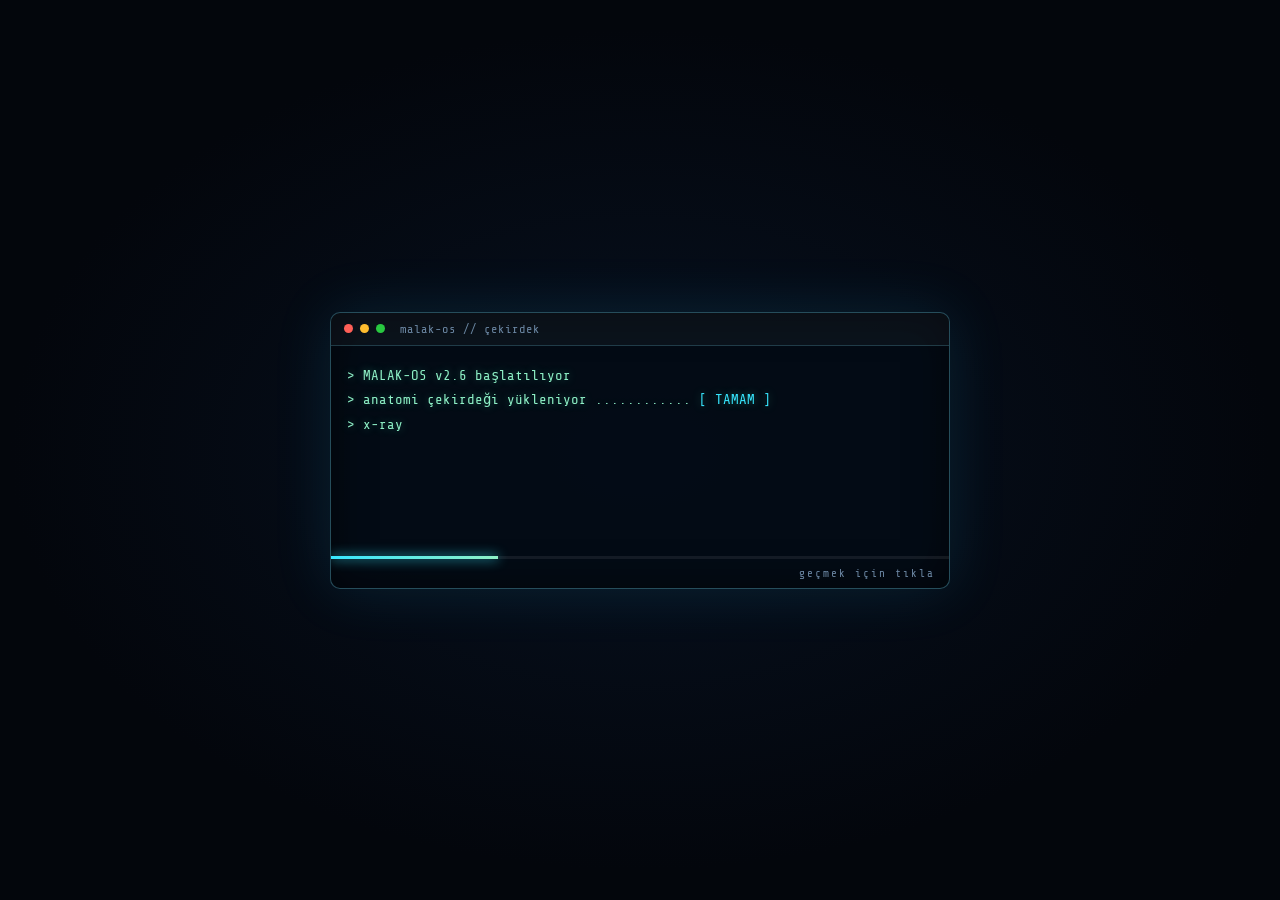
==== index.html @ b0d0ff91 "Add Malak Anatomy Lab joke site with X-ray dissection animation Front-end-only prank site (no build " ====
<!DOCTYPE html>
<html lang="tr">
<head>
<meta charset="utf-8">
<meta name="viewport" content="width=device-width, initial-scale=1, viewport-fit=cover">
<title>MALAK ANATOMİ LABORATUVARI</title>
<meta name="description" content="Deneklerin tam vücut taraması. Bilimsel değildir. Merhametli hiç değildir.">
<link rel="icon" href="data:image/svg+xml,<svg xmlns='http://www.w3.org/2000/svg' viewBox='0 0 100 100'><text y='.9em' font-size='90'>🩻</text></svg>">
<link rel="preconnect" href="https://fonts.googleapis.com">
<link rel="preconnect" href="https://fonts.gstatic.com" crossorigin>
<link href="https://fonts.googleapis.com/css2?family=Orbitron:wght@500;700;900&family=Share+Tech+Mono&display=swap" rel="stylesheet">
<link rel="stylesheet" href="css/style.css">
</head>
<body>

<!-- ══ ARKA PLAN KATMANLARI ══ -->
<div class="fx-grid" aria-hidden="true"></div>
<canvas id="dust" class="fx-dust" aria-hidden="true"></canvas>
<div class="fx-scan" aria-hidden="true"></div>
<div class="fx-vignette" aria-hidden="true"></div>

<!-- ══ AÇILIŞ TERMİNALİ ══ -->
<div id="boot" class="boot">
  <div class="boot-box">
    <div class="boot-head">
      <span class="dot"></span><span class="dot"></span><span class="dot"></span>
      <span class="boot-title">malak-os // çekirdek</span>
    </div>
    <pre id="bootLog" class="boot-log"></pre>
    <div class="boot-bar"><i id="bootBar"></i></div>
    <div class="boot-skip">geçmek için tıkla</div>
  </div>
</div>

<!-- ══ ÜST BAR ══ -->
<header class="topbar">
  <div class="brand">
    <span class="brand-mark">🩻</span>
    <span class="brand-txt">MALAK<b>LAB</b></span>
    <span class="brand-ver">v2.6</span>
  </div>
  <div class="topbar-right">
    <span class="rec"><i></i>REC</span>
    <button id="sndBtn" class="icon-btn" type="button" aria-pressed="true" title="Ses aç/kapat">🔊</button>
  </div>
</header>

<!-- ══ DENEK SEÇİM EKRANI ══ -->
<main id="select" class="select">
  <h1 class="title glitch" data-text="ANATOMİ LABORATUVARI">ANATOMİ LABORATUVARI</h1>
  <p class="subtitle">
    <span class="blink">▌</span> DENEK SEÇİNİZ &mdash; tam vücut taraması başlatılacak
  </p>

  <div class="cards" id="cards"><!-- JS dolduruyor --></div>

  <p class="hint">bir denek seç &rarr; tarama otomatik başlar &nbsp;•&nbsp; <kbd>ESC</kbd> ile geri dön</p>
</main>

<!-- ══ LABORATUVAR / TARAMA EKRANI ══ -->
<section id="lab" class="lab" hidden aria-live="polite">

  <div class="lab-head">
    <div class="lab-id">
      <span class="lab-chip" id="labChip">SLY-001</span>
      <h2 class="lab-name" id="labName">SLAY</h2>
      <p class="lab-sub" id="labSub">denek</p>
    </div>
    <div class="lab-meta">
      <div class="meta-row"><span>DURUM</span><b id="phaseTxt">HAZIRLANIYOR</b></div>
      <div class="meta-row"><span>TARAMA</span><b id="progTxt">%0</b></div>
      <div class="meta-bar"><i id="progBar"></i></div>
    </div>
    <button id="closeBtn" class="close-btn" type="button" title="Kapat (ESC)">✕</button>
  </div>

  <div class="stage" id="stage">

    <!-- bağlantı telleri -->
    <svg class="wires" id="wires" aria-hidden="true" xmlns="http://www.w3.org/2000/svg"></svg>

    <!-- SOL ETİKET SÜTUNU -->
    <div class="col col-left" id="colLeft"></div>

    <!-- DENEK / SPESİMEN -->
    <div class="specimen" id="specimen">
      <div class="chamber">
        <span class="corner tl"></span><span class="corner tr"></span>
        <span class="corner bl"></span><span class="corner br"></span>

        <!-- KAFA KAPSÜLÜ: fotoğrafın katmanlara ayrıldığı yer -->
        <div class="capsule" id="capsule">
          <div class="layer l-skin"   data-cap="EPİDERMİS"><img alt=""></div>
          <div class="layer l-muscle" data-cap="KAS DOKUSU"><img alt=""></div>
          <div class="layer l-nerve"  data-cap="SİNİR AĞI"><img alt=""></div>
          <div class="layer l-xray"   data-cap="X-RAY"><img alt="Denek röntgeni"></div>
          <div class="cap-frame"></div>
          <div class="cap-grid"></div>
        </div>

        <!-- İSKELET -->
        <svg class="skeleton" id="skeleton" viewBox="0 0 200 330" aria-hidden="true" xmlns="http://www.w3.org/2000/svg">
          <g class="bone-grp" data-part="spine">
            <path d="M100,0 L100,152"/>
            <path d="M92,22 H108 M92,34 H108 M92,46 H108 M92,58 H108 M92,70 H108 M92,82 H108 M92,94 H108 M92,106 H108 M92,118 H108 M92,130 H108 M92,142 H108"/>
          </g>
          <g class="bone-grp" data-part="ribs">
            <path d="M100,12 L68,6 M100,12 L132,6"/>
            <path d="M99,26 C78,26 64,38 68,54"/>
            <path d="M99,40 C74,40 58,53 62,71"/>
            <path d="M99,54 C72,54 55,68 60,88"/>
            <path d="M99,68 C74,68 58,83 64,103"/>
            <path d="M99,82 C78,82 64,96 70,114"/>
            <path d="M101,26 C122,26 136,38 132,54"/>
            <path d="M101,40 C126,40 142,53 138,71"/>
            <path d="M101,54 C128,54 145,68 140,88"/>
            <path d="M101,68 C126,68 142,83 136,103"/>
            <path d="M101,82 C122,82 136,96 130,114"/>
          </g>
          <g class="bone-grp" data-part="arm-l">
            <path d="M68,8 L50,78"/><path d="M50,78 L38,140"/><path d="M44,78 L32,138"/>
            <path d="M35,142 l-6,10 m6,-10 l0,12 m0,-12 l6,10 m-9,-12 l-7,7"/>
          </g>
          <g class="bone-grp" data-part="arm-r">
            <path d="M132,8 L150,78"/><path d="M150,78 L162,140"/><path d="M156,78 L168,138"/>
            <path d="M165,142 l6,10 m-6,-10 l0,12 m0,-12 l-6,10 m9,-12 l7,7"/>
          </g>
          <g class="bone-grp" data-part="pelvis">
            <path d="M100,152 C80,152 66,162 68,180 C70,194 84,200 94,194 L100,188 L106,194 C116,200 130,194 132,180 C134,162 120,152 100,152 Z"/>
          </g>
          <g class="bone-grp" data-part="leg-l">
            <path d="M86,194 L78,252"/><path d="M78,252 L74,308"/><path d="M84,254 L80,306"/>
            <path d="M74,308 L62,318 L78,318 Z"/>
          </g>
          <g class="bone-grp" data-part="leg-r">
            <path d="M114,194 L122,252"/><path d="M122,252 L126,308"/><path d="M116,254 L120,306"/>
            <path d="M126,308 L138,318 L122,318 Z"/>
          </g>
          <g class="organ" data-organ="heart">
            <path d="M92,60 c-4,-6 -13,-2 -13,5 c0,8 9,13 13,16 c4,-3 13,-8 13,-16 c0,-7 -9,-11 -13,-5 Z"/>
          </g>
        </svg>

        <!-- efektler -->
        <div class="hotspots" id="hotspots"></div>
        <div class="scanbeam" id="scanbeam"></div>
        <div class="chamber-noise"></div>
        <div class="stamp" id="stamp">TARAMA TAMAMLANDI</div>
      </div>

      <div class="ekg">
        <svg viewBox="0 0 300 40" preserveAspectRatio="none" aria-hidden="true" xmlns="http://www.w3.org/2000/svg">
          <polyline points="0,20 40,20 46,20 52,6 58,34 64,20 90,20 96,16 102,24 108,20 150,20 156,20 162,6 168,34 174,20 200,20 206,16 212,24 218,20 300,20"/>
        </svg>
        <span class="bpm"><b id="bpm">72</b> BPM</span>
      </div>
    </div>

    <!-- SAĞ ETİKET SÜTUNU -->
    <div class="col col-right" id="colRight"></div>
  </div>

  <!-- ══ İSTATİSTİKLER ══ -->
  <div class="panel stats-panel">
    <h3 class="panel-title"><span>◈</span> BİYOMETRİK ÖLÇÜMLER</h3>
    <div class="stats" id="stats"></div>
  </div>

  <!-- ══ TEŞHİS ══ -->
  <div class="panel verdict-panel" id="verdictPanel">
    <h3 class="panel-title"><span>✚</span> TEŞHİS</h3>
    <p class="verdict" id="verdict"></p>
    <div class="verdict-actions">
      <button class="btn" id="dlBtn" type="button">⤓ RAPORU İNDİR (.pdf)</button>
      <button class="btn btn-ghost" id="otherBtn" type="button">↺ DİĞER DENEK</button>
    </div>
    <div class="dl-wrap" id="dlWrap" hidden>
      <div class="dl-bar"><i id="dlBar"></i></div>
      <p class="dl-txt" id="dlTxt">rapor hazırlanıyor...</p>
    </div>
  </div>
</section>

<footer class="foot">
  bu site tamamen şaka amaçlıdır &nbsp;•&nbsp; tıbbi tavsiye değildir &nbsp;•&nbsp; kediye bulaşmayın 🐈‍⬛
</footer>

<script src="js/data.js"></script>
<script src="js/main.js"></script>
</body>
</html>
---- css/style.css ----
/* ═══════════════════════════════════════════════
   MALAK ANATOMİ LABORATUVARI — stil
   ═══════════════════════════════════════════════ */

:root{
  --bg:        #05070e;
  --bg2:       #0a1020;
  --ink:       #dff3ff;
  --dim:       #6b87a3;
  --line:      rgba(120,200,255,.16);
  --acc:       #37e6ff;      /* JS denek seçilince değiştiriyor */
  --acc2:      #a9f3ff;
  --danger:    #ff4d4d;
  --mono:      "Share Tech Mono", ui-monospace, "SF Mono", Menlo, Consolas, monospace;
  --disp:      "Orbitron", "Arial Black", system-ui, sans-serif;
  --ex:         78px;        /* katman patlama mesafesi */
  --radius:    14px;
}

*{ box-sizing:border-box; }

html,body{ margin:0; padding:0; }

body{
  min-height:100dvh;
  background:
    radial-gradient(1200px 700px at 50% -10%, #13203c 0%, transparent 60%),
    radial-gradient(900px 600px at 10% 100%, #0e1b2e 0%, transparent 55%),
    linear-gradient(180deg, var(--bg) 0%, var(--bg2) 60%, var(--bg) 100%);
  background-attachment: fixed;
  color:var(--ink);
  font-family:var(--mono);
  overflow-x:hidden;
  -webkit-font-smoothing:antialiased;
}

img{ max-width:100%; display:block; }
kbd{
  font-family:var(--mono); font-size:.85em; padding:1px 6px;
  border:1px solid var(--line); border-radius:5px; background:rgba(255,255,255,.05);
}

/* ── arka plan efektleri ───────────────────── */
.fx-grid,.fx-dust,.fx-scan,.fx-vignette{ position:fixed; inset:0; pointer-events:none; z-index:0; }

.fx-grid{
  background-image:
    linear-gradient(var(--line) 1px, transparent 1px),
    linear-gradient(90deg, var(--line) 1px, transparent 1px);
  background-size:46px 46px;
  mask-image:radial-gradient(ellipse 90% 70% at 50% 45%, #000 30%, transparent 100%);
  animation:gridDrift 26s linear infinite;
  opacity:.55;
}
@keyframes gridDrift{ to{ background-position:46px 46px, 46px 46px; } }

.fx-scan{
  background:repeating-linear-gradient(180deg, rgba(255,255,255,.035) 0 1px, transparent 1px 4px);
  opacity:.5; mix-blend-mode:overlay;
}
.fx-scan::after{
  content:""; position:absolute; left:0; right:0; height:180px;
  background:linear-gradient(180deg, transparent, rgba(120,230,255,.08), transparent);
  animation:sweep 7s linear infinite;
}
@keyframes sweep{ 0%{ top:-200px; } 100%{ top:110%; } }

.fx-vignette{ background:radial-gradient(ellipse 80% 65% at 50% 50%, transparent 40%, rgba(0,0,0,.72) 100%); }
.fx-dust{ width:100%; height:100%; opacity:.7; }

/* ── açılış terminali ──────────────────────── */
.boot{
  position:fixed; inset:0; z-index:90; display:grid; place-items:center;
  background:radial-gradient(900px 600px at 50% 50%, #071120, #03060c 70%);
  padding:20px; cursor:pointer;
  transition:opacity .5s ease, visibility .5s;
}
.boot.done{ opacity:0; visibility:hidden; }
.boot-box{
  width:min(620px,100%); border:1px solid rgba(120,230,255,.3); border-radius:10px;
  background:rgba(4,12,22,.9); box-shadow:0 0 60px rgba(40,200,255,.12), inset 0 0 40px rgba(0,0,0,.6);
  overflow:hidden;
}
.boot-head{
  display:flex; align-items:center; gap:7px; padding:9px 13px;
  border-bottom:1px solid rgba(120,230,255,.2); background:rgba(255,255,255,.03);
}
.boot-head .dot{ width:9px; height:9px; border-radius:50%; background:#2b4a63; }
.boot-head .dot:first-child{ background:#ff5f57; }
.boot-head .dot:nth-child(2){ background:#febc2e; }
.boot-head .dot:nth-child(3){ background:#28c840; }
.boot-title{ margin-left:8px; font-size:12px; color:var(--dim); letter-spacing:1px; }
.boot-log{
  margin:0; padding:18px 16px; min-height:210px; font-family:var(--mono);
  font-size:clamp(11px,2.6vw,14px); line-height:1.75; color:#8ef0c6; white-space:pre-wrap;
  text-shadow:0 0 8px rgba(80,255,190,.35);
}
.boot-log .ok{ color:#37e6ff; }
.boot-log .no{ color:#ffb84d; }
.boot-bar{ height:3px; background:rgba(255,255,255,.07); }
.boot-bar i{ display:block; height:100%; width:0; background:linear-gradient(90deg,#37e6ff,#8ef0c6); box-shadow:0 0 12px #37e6ff; transition:width .25s; }
.boot-skip{ padding:8px 14px; font-size:11px; color:var(--dim); letter-spacing:2px; text-align:right; }

/* ── üst bar ───────────────────────────────── */
.topbar{
  position:relative; z-index:5;
  display:flex; align-items:center; justify-content:space-between; gap:12px;
  padding:14px clamp(16px,4vw,34px);
}
.brand{ display:flex; align-items:center; gap:9px; }
.brand-mark{ font-size:20px; filter:drop-shadow(0 0 8px var(--acc)); }
.brand-txt{ font-family:var(--disp); font-weight:900; letter-spacing:3px; font-size:15px; }
.brand-txt b{ color:var(--acc); }
.brand-ver{ font-size:10px; color:var(--dim); border:1px solid var(--line); padding:2px 6px; border-radius:20px; }
.topbar-right{ display:flex; align-items:center; gap:12px; }
.rec{ display:flex; align-items:center; gap:6px; font-size:11px; color:#ff6b6b; letter-spacing:2px; }
.rec i{ width:8px; height:8px; border-radius:50%; background:#ff4d4d; box-shadow:0 0 10px #ff4d4d; animation:blink 1.4s steps(1) infinite; }
@keyframes blink{ 50%{ opacity:.15; } }
.icon-btn{
  background:rgba(255,255,255,.05); border:1px solid var(--line); color:var(--ink);
  width:38px; height:34px; border-radius:9px; cursor:pointer; font-size:15px; line-height:1;
  transition:.2s;
}
.icon-btn:hover{ border-color:var(--acc); box-shadow:0 0 14px rgba(55,230,255,.3); }
.blink{ animation:blink 1s steps(1) infinite; color:var(--acc); }

/* ── seçim ekranı ──────────────────────────── */
.select{
  position:relative; z-index:5;
  padding:clamp(10px,3vw,26px) clamp(16px,4vw,34px) 50px;
  text-align:center;
  animation:fadeUp .6s ease both;
}
.select.hide{ display:none; }
@keyframes fadeUp{ from{ opacity:0; transform:translateY(18px); } }

.title{
  font-family:var(--disp); font-weight:900;
  font-size:clamp(26px,7.5vw,66px); letter-spacing:clamp(1px,.6vw,6px);
  margin:6px 0 10px; line-height:1.05;
  background:linear-gradient(180deg,#fff 0%, #9fe9ff 45%, #2aa9d6 100%);
  -webkit-background-clip:text; background-clip:text; color:transparent;
  filter:drop-shadow(0 0 22px rgba(55,200,255,.35));
  position:relative;
}
.glitch::before,.glitch::after{
  content:attr(data-text); position:absolute; inset:0;
  -webkit-background-clip:text; background-clip:text; color:transparent;
  pointer-events:none;
}
.glitch::before{ background:linear-gradient(180deg,#ff2d95,#ff2d95); animation:gl1 4.2s steps(2) infinite; }
.glitch::after{ background:linear-gradient(180deg,#37e6ff,#37e6ff); animation:gl2 3.4s steps(2) infinite; }
@keyframes gl1{
  0%,94%,100%{ opacity:0; transform:none; clip-path:inset(0 0 0 0); }
  95%{ opacity:.85; transform:translate(-3px,1px); clip-path:inset(12% 0 56% 0); }
  97%{ opacity:.85; transform:translate(2px,-2px); clip-path:inset(62% 0 14% 0); }
}
@keyframes gl2{
  0%,92%,100%{ opacity:0; transform:none; clip-path:inset(0 0 0 0); }
  93%{ opacity:.8; transform:translate(3px,-1px); clip-path:inset(40% 0 30% 0); }
  96%{ opacity:.8; transform:translate(-2px,2px); clip-path:inset(5% 0 78% 0); }
}

.subtitle{ color:var(--dim); font-size:clamp(11px,2.6vw,14px); letter-spacing:3px; margin:0 0 30px; }
.hint{ margin:34px 0 0; color:var(--dim); font-size:12px; letter-spacing:1px; }

.cards{
  display:flex; flex-wrap:wrap; gap:clamp(16px,4vw,42px);
  justify-content:center; align-items:stretch;
}

.card{
  --c:var(--acc);
  position:relative; width:min(310px, 86vw); padding:0;
  background:linear-gradient(180deg, rgba(255,255,255,.05), rgba(255,255,255,.01));
  border:1px solid var(--line); border-radius:var(--radius);
  color:inherit; font-family:inherit; cursor:pointer; overflow:hidden;
  transition:transform .35s cubic-bezier(.2,.8,.3,1.2), box-shadow .35s, border-color .35s;
  animation:float 6s ease-in-out infinite;
  box-shadow:0 18px 50px rgba(0,0,0,.5);
}
.card:nth-child(2){ animation-delay:-3s; }
@keyframes float{ 50%{ transform:translateY(-12px); } }

.card:hover, .card:focus-visible{
  transform:translateY(-14px) scale(1.03);
  border-color:var(--c);
  box-shadow:0 26px 70px rgba(0,0,0,.6), 0 0 0 1px var(--c), 0 0 46px -6px var(--c);
  outline:none;
}
.card::after{                       /* tarama parıltısı */
  content:""; position:absolute; inset:0; pointer-events:none;
  background:linear-gradient(115deg, transparent 35%, rgba(255,255,255,.16) 50%, transparent 65%);
  transform:translateX(-120%); transition:transform .8s ease;
}
.card:hover::after{ transform:translateX(120%); }

.card-photo{ position:relative; aspect-ratio:1/1; overflow:hidden; background:#08111e; }
.card-photo img{ width:100%; height:100%; object-fit:cover; object-position:center 25%;
  filter:grayscale(.35) contrast(1.08); transition:filter .5s, transform .6s; }
.card:hover .card-photo img{ filter:grayscale(0) contrast(1.15) saturate(1.1); transform:scale(1.06); }
.card-photo::after{
  content:""; position:absolute; inset:0;
  background:
    repeating-linear-gradient(180deg, rgba(0,0,0,.22) 0 2px, transparent 2px 4px),
    linear-gradient(180deg, transparent 45%, rgba(5,7,14,.92) 100%);
  opacity:.8;
}
.card-tag{
  position:absolute; top:10px; left:10px; z-index:2;
  font-size:10px; letter-spacing:2px; padding:4px 9px; border-radius:20px;
  background:rgba(0,0,0,.6); border:1px solid var(--c); color:var(--c);
  box-shadow:0 0 16px -4px var(--c);
}
.card-ret{
  position:absolute; inset:0; z-index:2; pointer-events:none; opacity:0; transition:opacity .35s;
  background:
    linear-gradient(var(--c),var(--c)) 50% 50%/1px 26px no-repeat,
    linear-gradient(var(--c),var(--c)) 50% 50%/26px 1px no-repeat;
}
.card:hover .card-ret{ opacity:.75; }

.card-body{ padding:16px 18px 20px; text-align:left; position:relative; z-index:2; }
.card-name{
  font-family:var(--disp); font-weight:900; font-size:26px; letter-spacing:3px; margin:0 0 4px;
  color:#fff; text-shadow:0 0 18px var(--c);
}
.card-real{ font-size:12px; color:var(--dim); letter-spacing:2px; margin:0 0 10px; }
.card-line{ font-size:12.5px; color:#a9c6dd; line-height:1.5; margin:0 0 14px; min-height:38px; }
.card-cta{
  display:flex; align-items:center; justify-content:space-between;
  font-size:11px; letter-spacing:2px; color:var(--c);
  border-top:1px dashed rgba(255,255,255,.14); padding-top:11px;
}
.card-cta .arrow{ transition:transform .3s; }
.card:hover .card-cta .arrow{ transform:translateX(6px); }

/* kart seçilince fırlama */
.card.picked{ animation:pick .5s ease forwards; }
.card.dropped{ animation:drop .45s ease forwards; }
@keyframes pick{ to{ transform:scale(1.14); opacity:0; filter:blur(6px); } }
@keyframes drop{ to{ transform:translateY(40px) scale(.9); opacity:0; filter:blur(4px); } }

/* ═══════════ LABORATUVAR ═══════════ */
.lab{
  position:relative; z-index:5;
  padding:0 clamp(12px,3.4vw,30px) 60px;
  animation:labIn .55s ease both;
}
@keyframes labIn{ from{ opacity:0; transform:scale(.97); } }

.lab-head{
  display:flex; align-items:flex-start; gap:16px; flex-wrap:wrap;
  padding:14px 0 18px; border-bottom:1px solid var(--line); margin-bottom:10px;
}
.lab-chip{
  display:inline-block; font-size:10px; letter-spacing:3px; padding:3px 9px; border-radius:20px;
  border:1px solid var(--acc); color:var(--acc); background:rgba(0,0,0,.35);
  box-shadow:0 0 18px -6px var(--acc);
}
.lab-name{
  font-family:var(--disp); font-weight:900; letter-spacing:5px;
  font-size:clamp(24px,6vw,44px); margin:7px 0 2px; color:#fff;
  text-shadow:0 0 26px var(--acc);
}
.lab-sub{ margin:0; font-size:12px; color:var(--dim); letter-spacing:2px; }
.lab-meta{ margin-left:auto; min-width:190px; }
.meta-row{ display:flex; justify-content:space-between; gap:14px; font-size:11px; letter-spacing:2px; color:var(--dim); margin-bottom:5px; }
.meta-row b{ color:var(--acc); text-align:right; }
.meta-bar{ height:4px; background:rgba(255,255,255,.08); border-radius:4px; overflow:hidden; }
.meta-bar i{ display:block; height:100%; width:0; background:linear-gradient(90deg,var(--acc2),var(--acc)); box-shadow:0 0 14px var(--acc); transition:width .35s ease; }
.close-btn{
  background:rgba(255,255,255,.05); border:1px solid var(--line); color:var(--ink);
  width:40px; height:40px; border-radius:10px; cursor:pointer; font-size:16px; transition:.2s;
}
.close-btn:hover{ border-color:var(--danger); color:var(--danger); box-shadow:0 0 18px -4px var(--danger); transform:rotate(90deg); }

/* ── sahne ─────────────────────────────────── */
.stage{
  position:relative;
  display:grid; grid-template-columns:1fr minmax(240px,330px) 1fr;
  gap:clamp(10px,2.4vw,30px); align-items:center;
  padding:26px 0 10px; min-height:560px;
}
.wires{ position:absolute; inset:0; width:100%; height:100%; pointer-events:none; z-index:3; overflow:visible; }
.wires polyline{ fill:none; stroke:var(--acc); stroke-width:1.2; opacity:.55; filter:drop-shadow(0 0 4px var(--acc)); }
.wires circle{ fill:var(--acc); }

.col{ display:flex; flex-direction:column; gap:16px; }
.col-left{ align-items:flex-end; text-align:right; }
.col-right{ align-items:flex-start; text-align:left; }

/* ── etiketler ─────────────────────────────── */
.tag{
  position:relative; max-width:330px; width:100%;
  border:1px solid var(--line); border-radius:11px; padding:12px 14px;
  background:linear-gradient(180deg, rgba(10,22,38,.94), rgba(6,12,22,.94));
  backdrop-filter:blur(4px);
  opacity:0; transform:translateY(14px) scale(.96);
  transition:opacity .5s ease, transform .5s cubic-bezier(.2,.8,.3,1.2), box-shadow .3s, border-color .3s;
  box-shadow:0 10px 30px rgba(0,0,0,.45);
}
.col-left  .tag{ transform:translateX(-26px) scale(.96); }
.col-right .tag{ transform:translateX(26px) scale(.96); }
.tag.in{ opacity:1; transform:none; }
.tag:hover{ border-color:var(--acc); box-shadow:0 0 0 1px var(--acc), 0 0 30px -8px var(--acc); }

.tag-head{ display:flex; align-items:center; gap:8px; margin-bottom:7px; }
.col-left .tag-head{ flex-direction:row-reverse; }
.tag-idx{
  flex:none; width:22px; height:22px; border-radius:6px; display:grid; place-items:center;
  font-size:11px; background:var(--acc); color:#04121b; font-weight:bold;
  box-shadow:0 0 14px -2px var(--acc);
}
.tag-organ{ font-family:var(--disp); font-size:11.5px; font-weight:700; letter-spacing:1.6px; color:var(--acc); line-height:1.3; }
.tag-latin{ font-size:10px; color:var(--dim); font-style:italic; letter-spacing:1px; margin:0 0 8px; }
.tag-text{ margin:0 0 8px; font-size:14px; line-height:1.5; color:#eaf7ff; }
.tag-note{
  margin:0; font-size:11.5px; line-height:1.55; color:#8fb0c9;
  border-top:1px dashed rgba(255,255,255,.13); padding-top:7px;
}
.tag-meter{ height:3px; margin-top:9px; background:rgba(255,255,255,.09); border-radius:3px; overflow:hidden; }
.tag-meter i{ display:block; height:100%; width:0; background:var(--acc); box-shadow:0 0 10px var(--acc); transition:width 1s cubic-bezier(.2,.8,.3,1); }

.tag.is-error{ border-color:rgba(255,77,77,.55); background:linear-gradient(180deg, rgba(40,10,14,.94), rgba(20,6,10,.95)); animation:errPulse 2.2s ease-in-out infinite; }
.tag.is-error .tag-organ{ color:#ff6b6b; }
.tag.is-error .tag-idx{ background:#ff4d4d; color:#1a0303; }
.tag.is-error .tag-note{ color:#ffb1b1; }
.tag.is-error .tag-meter i{ background:#ff4d4d; box-shadow:0 0 10px #ff4d4d; }
@keyframes errPulse{ 50%{ box-shadow:0 0 0 1px rgba(255,77,77,.5), 0 0 34px -10px #ff4d4d; } }
.tag.is-wound{ border-color:rgba(255,170,60,.45); }
.tag.is-wound .tag-organ{ color:#ffb347; }
.tag.is-wound .tag-idx{ background:#ffb347; color:#241300; }

/* ── spesimen ──────────────────────────────── */
.specimen{ display:flex; flex-direction:column; align-items:center; gap:14px; }

.chamber{
  position:relative; width:100%; max-width:330px; aspect-ratio:10/16;
  border:1px solid rgba(120,230,255,.22); border-radius:16px;
  background:
    radial-gradient(ellipse 70% 55% at 50% 32%, rgba(30,120,180,.22), transparent 70%),
    linear-gradient(180deg, rgba(6,16,28,.9), rgba(3,8,16,.96));
  box-shadow:inset 0 0 60px rgba(0,0,0,.7), 0 0 70px -20px var(--acc);
  overflow:hidden;
  perspective:1000px;
}
.corner{ position:absolute; width:18px; height:18px; border:2px solid var(--acc); opacity:.8; z-index:6; }
.corner.tl{ top:9px; left:9px; border-right:0; border-bottom:0; }
.corner.tr{ top:9px; right:9px; border-left:0; border-bottom:0; }
.corner.bl{ bottom:9px; left:9px; border-right:0; border-top:0; }
.corner.br{ bottom:9px; right:9px; border-left:0; border-top:0; }

.chamber-noise{
  position:absolute; inset:0; pointer-events:none; z-index:5; opacity:.16; mix-blend-mode:overlay;
  background-image:url("data:image/svg+xml,%3Csvg xmlns='http://www.w3.org/2000/svg' width='120' height='120'%3E%3Cfilter id='n'%3E%3CfeTurbulence type='fractalNoise' baseFrequency='.9' numOctaves='3'/%3E%3C/filter%3E%3Crect width='120' height='120' filter='url(%23n)'/%3E%3C/svg%3E");
  animation:noise .6s steps(3) infinite;
}
@keyframes noise{ 33%{ transform:translate(-3px,2px); } 66%{ transform:translate(2px,-3px); } }

/* kafa kapsülü + katmanlar */
.capsule{
  position:absolute; top:5.5%; left:50%; transform:translateX(-50%);
  width:46%; aspect-ratio:1/1; transform-style:preserve-3d; z-index:3;
}
.layer{
  position:absolute; inset:0; border-radius:50% 50% 46% 46%/54% 54% 44% 44%;
  overflow:hidden; transition:transform 1.1s cubic-bezier(.2,.85,.25,1), opacity .8s ease, filter .8s ease;
  box-shadow:0 0 0 1px rgba(140,230,255,.25);
  backface-visibility:hidden;
}
.layer img{ width:100%; height:100%; object-fit:cover; object-position:center 22%; }

.l-skin   img{ filter:contrast(1.05) saturate(.9); }
.l-muscle img{ filter:contrast(1.5) saturate(2.6) hue-rotate(-28deg) brightness(.78); }
.l-nerve  img{ filter:grayscale(1) contrast(2.4) brightness(1.25) sepia(1) hue-rotate(60deg) saturate(4); }
.l-xray   img{ filter:invert(1) grayscale(1) contrast(1.85) brightness(.92) sepia(1) hue-rotate(150deg) saturate(3.6); }
.l-xray::after{
  content:""; position:absolute; inset:0;
  background:radial-gradient(ellipse 70% 60% at 50% 45%, rgba(90,220,255,.28), transparent 70%);
  mix-blend-mode:screen;
}
.layer::before{                        /* katman adı */
  z-index:2;
  content:attr(data-cap); position:absolute; left:50%; bottom:-22px; transform:translateX(-50%);
  font-size:9px; letter-spacing:2px; color:var(--acc); white-space:nowrap;
  opacity:0; transition:opacity .4s; text-shadow:0 0 8px var(--acc);
}
.cap-frame{
  position:absolute; inset:-9px; border-radius:50%; z-index:4; pointer-events:none;
  border:1px dashed rgba(140,230,255,.35); opacity:0; transition:opacity .5s;
  animation:spin 22s linear infinite;
}
.cap-grid{
  position:absolute; inset:0; z-index:4; pointer-events:none; opacity:0; transition:opacity .5s;
  border-radius:50% 50% 46% 46%/54% 54% 44% 44%;
  background:
    repeating-linear-gradient(0deg, rgba(120,230,255,.16) 0 1px, transparent 1px 13px),
    repeating-linear-gradient(90deg, rgba(120,230,255,.16) 0 1px, transparent 1px 13px);
}
@keyframes spin{ to{ transform:rotate(360deg); } }

/* iskelet */
.skeleton{
  position:absolute; left:50%; top:32%; transform:translateX(-50%);
  width:88%; height:66%; z-index:2; overflow:visible;
  opacity:0; transition:opacity .6s ease;
}
.skeleton path{
  fill:none; stroke:var(--acc2); stroke-width:1.6; stroke-linecap:round; stroke-linejoin:round;
  filter:drop-shadow(0 0 3px var(--acc));
  stroke-dasharray:var(--len,600); stroke-dashoffset:var(--len,600);
}
.skeleton .organ path{ fill:rgba(255,60,110,.25); stroke:#ff6b8e; }
.bone-grp{ transition:transform 1.1s cubic-bezier(.2,.85,.25,1), opacity .6s; transform-box:fill-box; transform-origin:center; }

/* tarama ışını */
.scanbeam{
  position:absolute; left:0; right:0; height:70px; top:-80px; z-index:4; pointer-events:none; opacity:0;
  background:linear-gradient(180deg, transparent, rgba(120,240,255,.16) 40%, rgba(190,250,255,.9) 50%, rgba(120,240,255,.16) 60%, transparent);
  box-shadow:0 0 40px rgba(120,240,255,.6);
}

/* hotspot noktaları */
.hotspots{ position:absolute; inset:0; z-index:5; pointer-events:none; }
.hot{
  position:absolute; width:11px; height:11px; margin:-5.5px 0 0 -5.5px; border-radius:50%;
  background:var(--acc); box-shadow:0 0 0 4px rgba(120,240,255,.16), 0 0 16px var(--acc);
  opacity:0; transform:scale(0); transition:opacity .4s, transform .4s cubic-bezier(.2,1.6,.4,1);
}
.hot.in{ opacity:1; transform:scale(1); }
.hot::after{
  content:""; position:absolute; inset:-5px; border-radius:50%; border:1px solid var(--acc);
  animation:ping 1.9s ease-out infinite;
}
@keyframes ping{ 0%{ transform:scale(.6); opacity:.9; } 100%{ transform:scale(2.6); opacity:0; } }
.hot.err{ background:var(--danger); box-shadow:0 0 0 4px rgba(255,77,77,.18), 0 0 18px var(--danger); }
.hot.err::after{ border-color:var(--danger); }
.hot.big{ transform:scale(1.55); }

.stamp{
  position:absolute; left:50%; bottom:4.5%; z-index:7;
  transform:translate(-50%,0) rotate(-7deg) scale(2.2); opacity:0;
  font-family:var(--disp); font-weight:900; font-size:clamp(9px,2.6vw,12px); letter-spacing:2.5px;
  text-align:center; white-space:nowrap; color:#6affc0; padding:7px 12px;
  border:2.5px solid #6affc0; border-radius:6px; text-shadow:0 0 12px #6affc0;
  box-shadow:0 0 26px -8px #6affc0, inset 0 0 18px -10px #6affc0;
  background:rgba(4,14,10,.55); pointer-events:none;
}
.stamp.in{ animation:stampIn .55s cubic-bezier(.2,1.4,.4,1) forwards; }
@keyframes stampIn{ to{ opacity:.95; transform:translate(-50%,0) rotate(-7deg) scale(1); } }

/* EKG */
.ekg{ position:relative; width:100%; max-width:330px; height:44px; display:flex; align-items:center; gap:10px; }
.ekg svg{ flex:1; height:40px; }
.ekg polyline{
  fill:none; stroke:#6affc0; stroke-width:1.8; filter:drop-shadow(0 0 5px #6affc0);
  stroke-dasharray:620; stroke-dashoffset:620; animation:ekg 2.6s linear infinite;
}
@keyframes ekg{ to{ stroke-dashoffset:-620; } }
.bpm{ font-size:11px; color:var(--dim); letter-spacing:1px; white-space:nowrap; }
.bpm b{ color:#6affc0; font-size:14px; }

/* ── faz sınıfları ─────────────────────────── */
.lab[data-phase="scan"]  .scanbeam{ opacity:1; animation:beam 1.5s cubic-bezier(.5,0,.5,1) forwards; }
@keyframes beam{ 0%{ top:-80px; } 100%{ top:100%; } }

.lab[data-phase="scan"]  .skeleton{ opacity:.85; }
.lab[data-phase="scan"]  .l-skin img{ filter:contrast(1.5) saturate(.2) brightness(1.1); }

.lab[data-phase="explode"] .layer::before,
.lab[data-phase="explode"] .cap-frame,
.lab[data-phase="explode"] .cap-grid{ opacity:1; }
/* katmanlar sırayla soyulup uçar; geriye röntgen kalır */
.lab[data-phase="explode"] .l-skin{
  transform:translate3d(calc(var(--ex) * -2.1), -86px, 90px) rotateZ(-17deg) scale(.94);
  opacity:0; transition-delay:0s, .50s, 0s;
}
.lab[data-phase="explode"] .l-muscle{
  transform:translate3d(calc(var(--ex) * -1.9), 104px, 50px) rotateZ(13deg) scale(.94);
  opacity:0; transition-delay:.13s, .64s, 0s;
}
.lab[data-phase="explode"] .l-nerve{
  transform:translate3d(calc(var(--ex) * 2.1), -70px, 30px) rotateZ(15deg) scale(.94);
  opacity:0; transition-delay:.26s, .78s, 0s;
}
.lab[data-phase="explode"] .l-xray{
  transform:translate3d(0,0,26px) scale(1.04);
  transition-delay:.34s, 0s, 0s;
}

.lab:is([data-phase="explode"],[data-phase="assemble"],[data-phase="reveal"],[data-phase="done"]) .skeleton{ opacity:1; }
.lab[data-phase="explode"] [data-part="ribs"]   { transform:translate(0,-18px) scale(1.10); opacity:.9; }
.lab[data-phase="explode"] [data-part="arm-l"]  { transform:translate(-26px,-6px) rotate(-11deg); }
.lab[data-phase="explode"] [data-part="arm-r"]  { transform:translate(26px,-6px) rotate(11deg); }
.lab[data-phase="explode"] [data-part="leg-l"]  { transform:translate(-15px,24px) rotate(7deg); }
.lab[data-phase="explode"] [data-part="leg-r"]  { transform:translate(15px,24px) rotate(-7deg); }
.lab[data-phase="explode"] [data-part="pelvis"] { transform:translate(0,22px) scale(1.06); }
.lab[data-phase="explode"] .organ               { transform:translate(-26px,-16px) scale(1.4); }

/* patlama sonrası: deri/kas/sinir gitti, röntgen + iskelet kaldı */
.lab:is([data-phase="assemble"],[data-phase="reveal"],[data-phase="done"]) :is(.l-skin,.l-muscle,.l-nerve){ opacity:0; }
.lab:is([data-phase="assemble"],[data-phase="reveal"],[data-phase="done"]) .cap-grid{ opacity:.55; }
.lab:is([data-phase="assemble"],[data-phase="reveal"],[data-phase="done"]) .cap-frame{ opacity:1; }
.lab:is([data-phase="reveal"],[data-phase="done"]) .organ{ animation:beat 1.1s ease-in-out infinite; transform-box:fill-box; transform-origin:center; }
@keyframes beat{ 30%{ transform:scale(1.14); } 45%{ transform:scale(1); } 60%{ transform:scale(1.09); } }

.drawn path{ animation:draw 1.3s ease forwards; }
@keyframes draw{ to{ stroke-dashoffset:0; } }

/* ── paneller ──────────────────────────────── */
.panel{
  max-width:960px; margin:26px auto 0; padding:20px clamp(14px,3vw,24px);
  border:1px solid var(--line); border-radius:var(--radius);
  background:linear-gradient(180deg, rgba(10,20,34,.8), rgba(5,10,18,.8));
  opacity:0; transform:translateY(18px); transition:opacity .6s, transform .6s;
}
.panel.in{ opacity:1; transform:none; }
.panel-title{
  font-family:var(--disp); font-size:12px; font-weight:700; letter-spacing:3px;
  color:var(--acc); margin:0 0 16px; display:flex; align-items:center; gap:9px;
}
.panel-title span{ opacity:.7; }

.stats{ display:grid; gap:13px; }
.stat-row{ display:grid; grid-template-columns:1fr auto; gap:4px 12px; align-items:center; }
.stat-label{ font-size:12.5px; color:#b9d4e8; letter-spacing:.6px; }
.stat-val{ font-size:12.5px; color:var(--acc); font-variant-numeric:tabular-nums; }
.stat-track{ grid-column:1/-1; height:7px; background:rgba(255,255,255,.07); border-radius:7px; overflow:hidden; position:relative; }
.stat-fill{
  display:block; height:100%; width:0; border-radius:7px;
  background:linear-gradient(90deg, var(--acc2), var(--acc));
  box-shadow:0 0 14px -2px var(--acc);
  transition:width 1.2s cubic-bezier(.2,.8,.25,1);
}
.stat-row.over .stat-fill{ background:linear-gradient(90deg,#ffd04d,#ff4d4d); box-shadow:0 0 18px -2px #ff4d4d; animation:overflow 1.3s ease-in-out infinite; }
.stat-row.over .stat-val{ color:#ff9a4d; }
@keyframes overflow{ 50%{ filter:brightness(1.45); } }
.stat-row.low .stat-fill{ background:linear-gradient(90deg,#6b87a3,#96b3cb); box-shadow:none; }

.verdict{ margin:0 0 18px; font-size:14px; line-height:1.75; color:#d7ecfb; }
.verdict-actions{ display:flex; gap:12px; flex-wrap:wrap; }
.btn{
  font-family:var(--mono); font-size:12px; letter-spacing:2px; cursor:pointer;
  padding:11px 18px; border-radius:10px; color:#04121b; border:0;
  background:linear-gradient(180deg,var(--acc2),var(--acc));
  box-shadow:0 0 24px -6px var(--acc); transition:transform .2s, box-shadow .2s, filter .2s;
}
.btn:hover{ transform:translateY(-2px); box-shadow:0 0 32px -4px var(--acc); filter:brightness(1.08); }
.btn:active{ transform:translateY(0); }
.btn-ghost{ background:transparent; border:1px solid var(--line); color:var(--ink); box-shadow:none; }
.btn-ghost:hover{ border-color:var(--acc); color:var(--acc); box-shadow:0 0 20px -8px var(--acc); }

.dl-wrap{ margin-top:16px; }
.dl-bar{ height:6px; background:rgba(255,255,255,.08); border-radius:6px; overflow:hidden; }
.dl-bar i{ display:block; height:100%; width:0; background:linear-gradient(90deg,var(--acc2),var(--acc)); box-shadow:0 0 14px var(--acc); transition:width .3s; }
.dl-txt{ margin:9px 0 0; font-size:12px; color:var(--dim); letter-spacing:1px; }
.dl-txt.joke{ color:#ffd04d; font-size:15px; letter-spacing:2px; animation:pop .5s cubic-bezier(.2,1.6,.4,1); }
@keyframes pop{ from{ transform:scale(.6); opacity:0; } }

.foot{
  position:relative; z-index:5; text-align:center; padding:26px 16px 34px;
  font-size:11px; color:#41566b; letter-spacing:1.4px;
}

/* konfeti */
.confetti{ position:fixed; z-index:99; width:9px; height:14px; pointer-events:none; border-radius:2px; }

/* ── duyarlı ───────────────────────────────── */
@media (max-width:900px){
  :root{ --ex:58px; }
  .stage{ grid-template-columns:1fr; gap:22px; min-height:0; padding-top:14px; }
  .wires{ display:none; }
  .col{ order:2; }
  .col-left,.col-right{ align-items:stretch; text-align:left; }
  .col-left .tag-head{ flex-direction:row; }
  .col-left .tag{ transform:translateY(16px) scale(.97); }
  .tag{ max-width:none; }
  .specimen{ order:1; }
  .chamber{ max-width:270px; }
  .lab-meta{ margin-left:0; width:100%; }
  .lab-head{ position:relative; padding-right:52px; }
  .close-btn{ position:absolute; top:12px; right:0; }
}
@media (max-width:420px){
  :root{ --ex:48px; }
  .chamber{ max-width:230px; }
  .card{ width:100%; }
}

@media (prefers-reduced-motion:reduce){
  *,*::before,*::after{ animation-duration:.01ms !important; animation-iteration-count:1 !important; transition-duration:.12s !important; }
  .fx-grid,.fx-scan::after{ animation:none; }
}
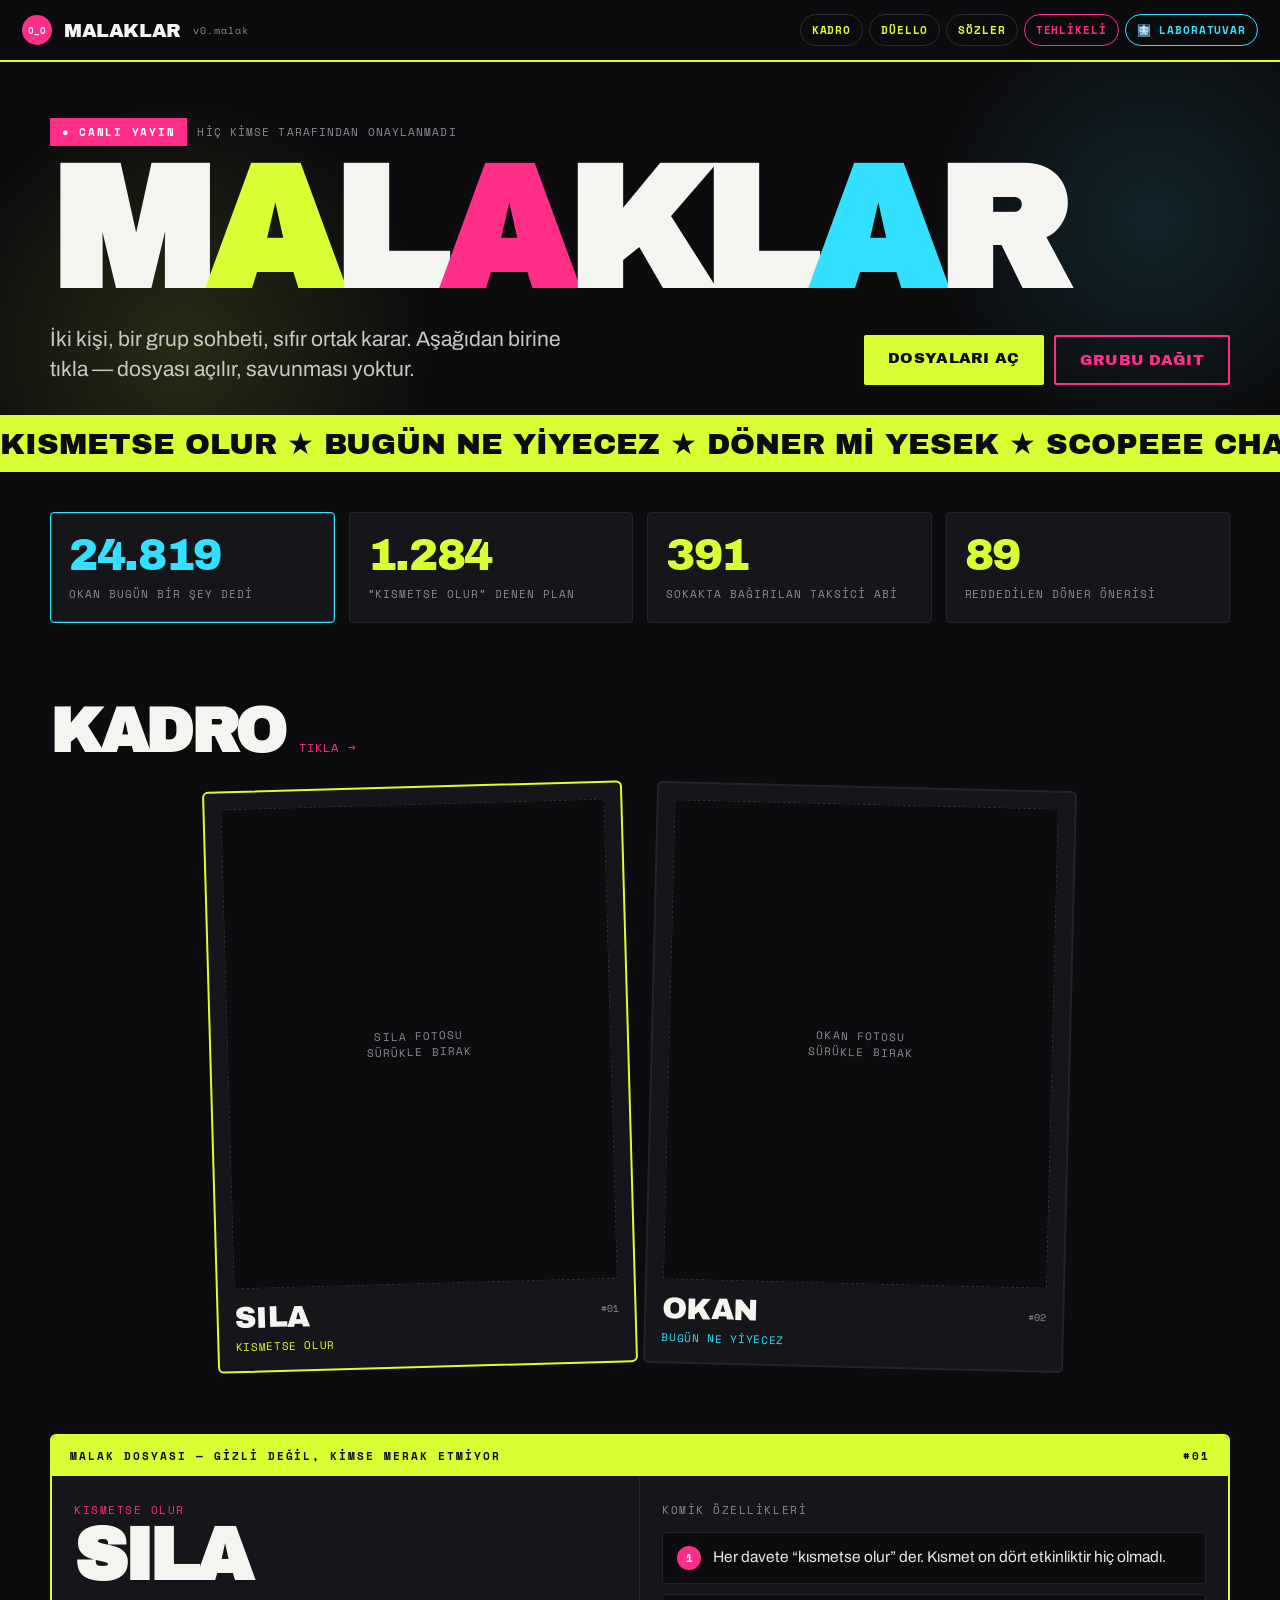
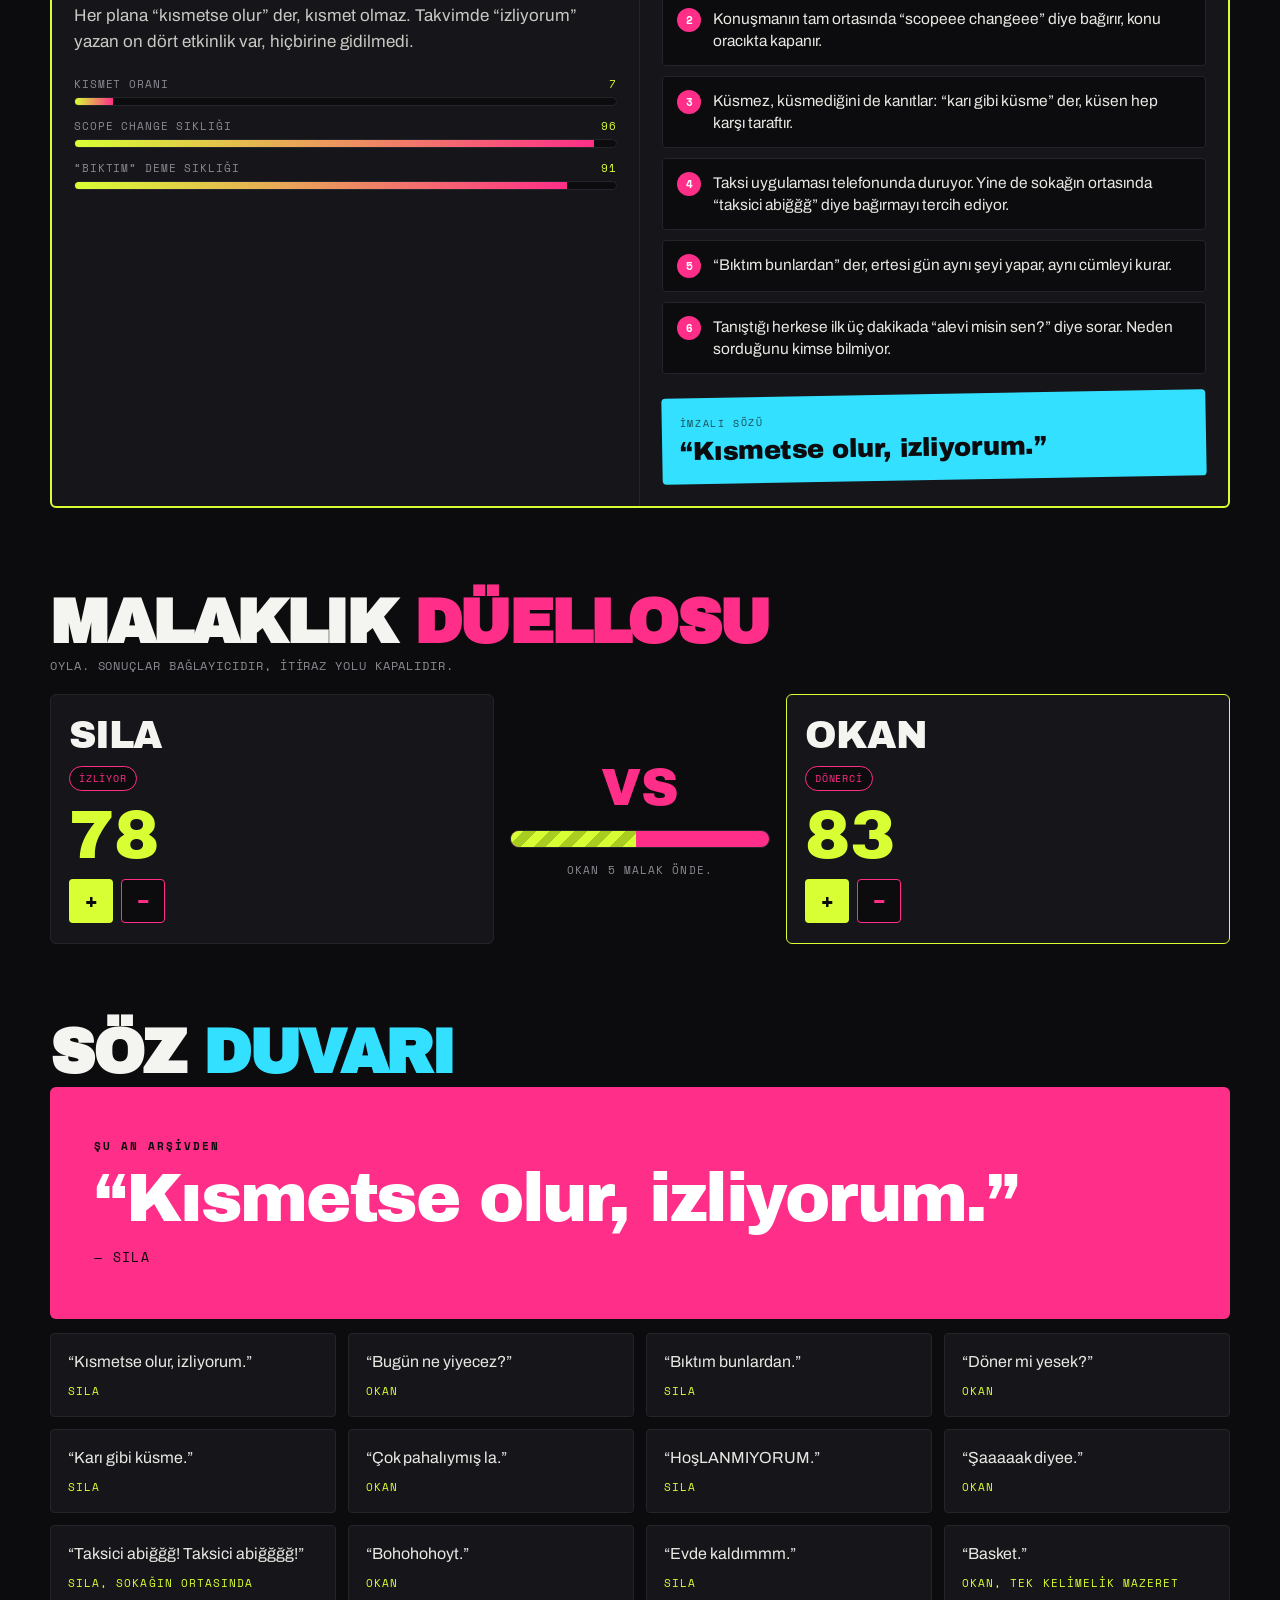
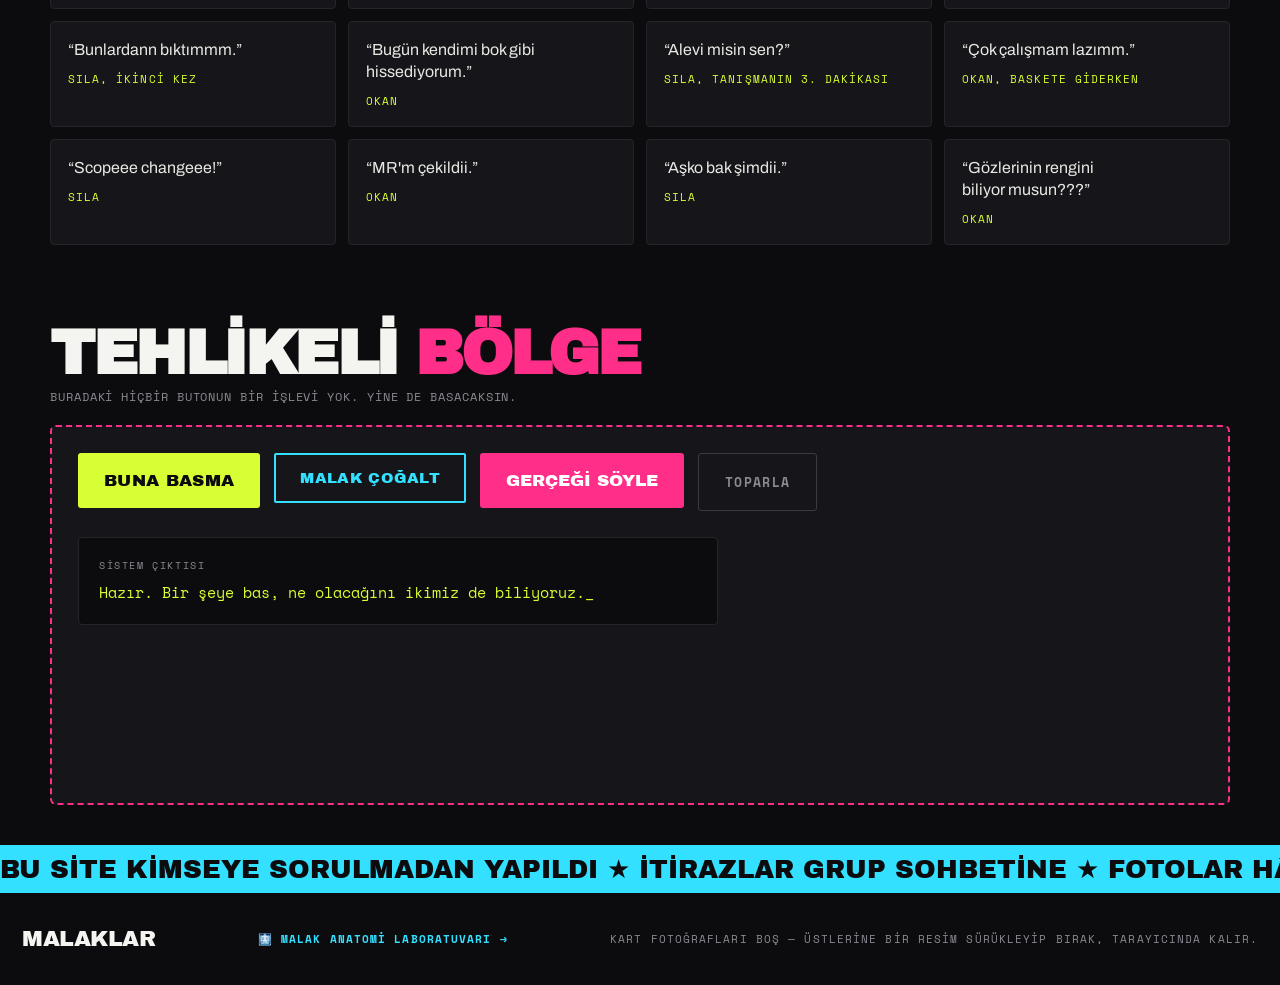
==== commit f92d825b: "Malaklar sitesini ana sayfa yap, anatomi laboratuvarını /anatomi/ altına taşı Claude Design'daki Mal" ====
--- a/index.html
+++ b/index.html
@@ -2,190 +2,170 @@
 <html lang="tr">
 <head>
 <meta charset="utf-8">
-<meta name="viewport" content="width=device-width, initial-scale=1, viewport-fit=cover">
-<title>MALAK ANATOMİ LABORATUVARI</title>
-<meta name="description" content="Deneklerin tam vücut taraması. Bilimsel değildir. Merhametli hiç değildir.">
-<link rel="icon" href="data:image/svg+xml,<svg xmlns='http://www.w3.org/2000/svg' viewBox='0 0 100 100'><text y='.9em' font-size='90'>🩻</text></svg>">
+<meta name="viewport" content="width=device-width, initial-scale=1">
+<title>MALAKLAR</title>
+<meta name="description" content="İki kişi, bir grup sohbeti, sıfır ortak karar.">
 <link rel="preconnect" href="https://fonts.googleapis.com">
 <link rel="preconnect" href="https://fonts.gstatic.com" crossorigin>
-<link href="https://fonts.googleapis.com/css2?family=Orbitron:wght@500;700;900&family=Share+Tech+Mono&display=swap" rel="stylesheet">
-<link rel="stylesheet" href="css/style.css">
+<link href="https://fonts.googleapis.com/css2?family=Archivo+Black&family=Archivo:wght@400;600;700&family=Space+Mono:wght@400;700&display=swap" rel="stylesheet">
+<link rel="stylesheet" href="./style.css">
 </head>
 <body>
 
-<!-- ══ ARKA PLAN KATMANLARI ══ -->
-<div class="fx-grid" aria-hidden="true"></div>
-<canvas id="dust" class="fx-dust" aria-hidden="true"></canvas>
-<div class="fx-scan" aria-hidden="true"></div>
-<div class="fx-vignette" aria-hidden="true"></div>
-
-<!-- ══ AÇILIŞ TERMİNALİ ══ -->
-<div id="boot" class="boot">
-  <div class="boot-box">
-    <div class="boot-head">
-      <span class="dot"></span><span class="dot"></span><span class="dot"></span>
-      <span class="boot-title">malak-os // çekirdek</span>
-    </div>
-    <pre id="bootLog" class="boot-log"></pre>
-    <div class="boot-bar"><i id="bootBar"></i></div>
-    <div class="boot-skip">geçmek için tıkla</div>
-  </div>
+<!-- imleci takip eden etiket -->
+<div class="imlec" id="imlec" aria-hidden="true">
+  <div class="imlec-halo"></div>
+  <div class="imlec-etiket">MALAK TESPİT EDİLDİ</div>
 </div>
 
-<!-- ══ ÜST BAR ══ -->
-<header class="topbar">
-  <div class="brand">
-    <span class="brand-mark">🩻</span>
-    <span class="brand-txt">MALAK<b>LAB</b></span>
-    <span class="brand-ver">v2.6</span>
-  </div>
-  <div class="topbar-right">
-    <span class="rec"><i></i>REC</span>
-    <button id="sndBtn" class="icon-btn" type="button" aria-pressed="true" title="Ses aç/kapat">🔊</button>
-  </div>
-</header>
+<!-- Okan'ın ağzından çıkanlar -->
+<div class="baloncuk-katman" id="baloncukKatman" aria-hidden="true"></div>
 
-<!-- ══ DENEK SEÇİM EKRANI ══ -->
-<main id="select" class="select">
-  <h1 class="title glitch" data-text="ANATOMİ LABORATUVARI">ANATOMİ LABORATUVARI</h1>
-  <p class="subtitle">
-    <span class="blink">▌</span> DENEK SEÇİNİZ &mdash; tam vücut taraması başlatılacak
-  </p>
+<div class="sarsilan" id="sarsilan">
 
-  <div class="cards" id="cards"><!-- JS dolduruyor --></div>
+  <header class="ust">
+    <div class="ust-marka">
+      <div class="logo-goz">O_O</div>
+      <span class="marka-ad">MALAKLAR</span>
+      <span class="marka-ver">v0.malak</span>
+    </div>
+    <nav class="ust-nav">
+      <a href="#kadro">KADRO</a>
+      <a href="#duello">DÜELLO</a>
+      <a href="#sozler">SÖZLER</a>
+      <a href="#tehlikeli" class="nav-tehlike">TEHLİKELİ</a>
+      <a href="./anatomi/" class="nav-lab">🩻 LABORATUVAR</a>
+    </nav>
+  </header>
 
-  <p class="hint">bir denek seç &rarr; tarama otomatik başlar &nbsp;•&nbsp; <kbd>ESC</kbd> ile geri dön</p>
-</main>
+  <section class="hero">
+    <div class="hero-blob hero-blob-1"></div>
+    <div class="hero-blob hero-blob-2"></div>
+    <div class="kap hero-ic">
+      <div class="hero-rozetler">
+        <span class="rozet-canli">● CANLI YAYIN</span>
+        <span class="rozet-not">HİÇ KİMSE TARAFINDAN ONAYLANMADI</span>
+      </div>
 
-<!-- ══ LABORATUVAR / TARAMA EKRANI ══ -->
-<section id="lab" class="lab" hidden aria-live="polite">
+      <h1 class="dev-baslik" id="devBaslik" aria-label="MALAKLAR"></h1>
 
-  <div class="lab-head">
-    <div class="lab-id">
-      <span class="lab-chip" id="labChip">SLY-001</span>
-      <h2 class="lab-name" id="labName">SLAY</h2>
-      <p class="lab-sub" id="labSub">denek</p>
+      <div class="hero-alt">
+        <p class="hero-metin">İki kişi, bir grup sohbeti, sıfır ortak karar. Aşağıdan birine tıkla — dosyası açılır, savunması yoktur.</p>
+        <div class="hero-butonlar">
+          <a href="#kadro" class="btn-dolu">DOSYALARI AÇ</a>
+          <button type="button" class="btn-cizgi" id="btnDagit">GRUBU DAĞIT</button>
+        </div>
+      </div>
     </div>
-    <div class="lab-meta">
-      <div class="meta-row"><span>DURUM</span><b id="phaseTxt">HAZIRLANIYOR</b></div>
-      <div class="meta-row"><span>TARAMA</span><b id="progTxt">%0</b></div>
-      <div class="meta-bar"><i id="progBar"></i></div>
-    </div>
-    <button id="closeBtn" class="close-btn" type="button" title="Kapat (ESC)">✕</button>
+  </section>
+
+  <div class="serit serit-acc">
+    <div class="serit-kayar" id="seritUst"></div>
   </div>
 
-  <div class="stage" id="stage">
+  <section class="bolum">
+    <div class="kap sayac-izgara" id="sayaclar"></div>
+  </section>
 
-    <!-- bağlantı telleri -->
-    <svg class="wires" id="wires" aria-hidden="true" xmlns="http://www.w3.org/2000/svg"></svg>
+  <section class="bolum" id="kadro">
+    <div class="kap">
+      <div class="bolum-basi">
+        <h2 class="bolum-baslik">KADRO</h2>
+        <span class="bolum-ipucu">TIKLA →</span>
+      </div>
+      <div class="kadro-izgara" id="kadroIzgara"></div>
+    </div>
+  </section>
 
-    <!-- SOL ETİKET SÜTUNU -->
-    <div class="col col-left" id="colLeft"></div>
-
-    <!-- DENEK / SPESİMEN -->
-    <div class="specimen" id="specimen">
-      <div class="chamber">
-        <span class="corner tl"></span><span class="corner tr"></span>
-        <span class="corner bl"></span><span class="corner br"></span>
-
-        <!-- KAFA KAPSÜLÜ: fotoğrafın katmanlara ayrıldığı yer -->
-        <div class="capsule" id="capsule">
-          <div class="layer l-skin"   data-cap="EPİDERMİS"><img alt=""></div>
-          <div class="layer l-muscle" data-cap="KAS DOKUSU"><img alt=""></div>
-          <div class="layer l-nerve"  data-cap="SİNİR AĞI"><img alt=""></div>
-          <div class="layer l-xray"   data-cap="X-RAY"><img alt="Denek röntgeni"></div>
-          <div class="cap-frame"></div>
-          <div class="cap-grid"></div>
+  <section class="bolum bolum-sik">
+    <div class="kap dosya" id="dosya">
+      <div class="dosya-ust">
+        <span>MALAK DOSYASI — GİZLİ DEĞİL, KİMSE MERAK ETMİYOR</span>
+        <span id="dosyaNo">#01</span>
+      </div>
+      <div class="dosya-govde">
+        <div class="dosya-sol">
+          <div class="dosya-unvan" id="dosyaUnvan"></div>
+          <h3 class="dosya-ad" id="dosyaAd"></h3>
+          <p class="dosya-ozet" id="dosyaOzet"></p>
+          <div class="metrikler" id="metrikler"></div>
         </div>
-
-        <!-- İSKELET -->
-        <svg class="skeleton" id="skeleton" viewBox="0 0 200 330" aria-hidden="true" xmlns="http://www.w3.org/2000/svg">
-          <g class="bone-grp" data-part="spine">
-            <path d="M100,0 L100,152"/>
-            <path d="M92,22 H108 M92,34 H108 M92,46 H108 M92,58 H108 M92,70 H108 M92,82 H108 M92,94 H108 M92,106 H108 M92,118 H108 M92,130 H108 M92,142 H108"/>
-          </g>
-          <g class="bone-grp" data-part="ribs">
-            <path d="M100,12 L68,6 M100,12 L132,6"/>
-            <path d="M99,26 C78,26 64,38 68,54"/>
-            <path d="M99,40 C74,40 58,53 62,71"/>
-            <path d="M99,54 C72,54 55,68 60,88"/>
-            <path d="M99,68 C74,68 58,83 64,103"/>
-            <path d="M99,82 C78,82 64,96 70,114"/>
-            <path d="M101,26 C122,26 136,38 132,54"/>
-            <path d="M101,40 C126,40 142,53 138,71"/>
-            <path d="M101,54 C128,54 145,68 140,88"/>
-            <path d="M101,68 C126,68 142,83 136,103"/>
-            <path d="M101,82 C122,82 136,96 130,114"/>
-          </g>
-          <g class="bone-grp" data-part="arm-l">
-            <path d="M68,8 L50,78"/><path d="M50,78 L38,140"/><path d="M44,78 L32,138"/>
-            <path d="M35,142 l-6,10 m6,-10 l0,12 m0,-12 l6,10 m-9,-12 l-7,7"/>
-          </g>
-          <g class="bone-grp" data-part="arm-r">
-            <path d="M132,8 L150,78"/><path d="M150,78 L162,140"/><path d="M156,78 L168,138"/>
-            <path d="M165,142 l6,10 m-6,-10 l0,12 m0,-12 l-6,10 m9,-12 l7,7"/>
-          </g>
-          <g class="bone-grp" data-part="pelvis">
-            <path d="M100,152 C80,152 66,162 68,180 C70,194 84,200 94,194 L100,188 L106,194 C116,200 130,194 132,180 C134,162 120,152 100,152 Z"/>
-          </g>
-          <g class="bone-grp" data-part="leg-l">
-            <path d="M86,194 L78,252"/><path d="M78,252 L74,308"/><path d="M84,254 L80,306"/>
-            <path d="M74,308 L62,318 L78,318 Z"/>
-          </g>
-          <g class="bone-grp" data-part="leg-r">
-            <path d="M114,194 L122,252"/><path d="M122,252 L126,308"/><path d="M116,254 L120,306"/>
-            <path d="M126,308 L138,318 L122,318 Z"/>
-          </g>
-          <g class="organ" data-organ="heart">
-            <path d="M92,60 c-4,-6 -13,-2 -13,5 c0,8 9,13 13,16 c4,-3 13,-8 13,-16 c0,-7 -9,-11 -13,-5 Z"/>
-          </g>
-        </svg>
-
-        <!-- efektler -->
-        <div class="hotspots" id="hotspots"></div>
-        <div class="scanbeam" id="scanbeam"></div>
-        <div class="chamber-noise"></div>
-        <div class="stamp" id="stamp">TARAMA TAMAMLANDI</div>
-      </div>
-
-      <div class="ekg">
-        <svg viewBox="0 0 300 40" preserveAspectRatio="none" aria-hidden="true" xmlns="http://www.w3.org/2000/svg">
-          <polyline points="0,20 40,20 46,20 52,6 58,34 64,20 90,20 96,16 102,24 108,20 150,20 156,20 162,6 168,34 174,20 200,20 206,16 212,24 218,20 300,20"/>
-        </svg>
-        <span class="bpm"><b id="bpm">72</b> BPM</span>
+        <div class="dosya-sag">
+          <div class="alt-baslik">KOMİK ÖZELLİKLERİ</div>
+          <div class="ozellikler" id="ozellikler"></div>
+          <div class="imzali-soz">
+            <div class="imzali-etiket">İMZALI SÖZÜ</div>
+            <div class="imzali-metin" id="imzaliMetin"></div>
+          </div>
+        </div>
       </div>
     </div>
+  </section>
 
-    <!-- SAĞ ETİKET SÜTUNU -->
-    <div class="col col-right" id="colRight"></div>
+  <section class="bolum" id="duello">
+    <div class="kap">
+      <h2 class="bolum-baslik">MALAKLIK <span class="vurgu-pembe">DÜELLOSU</span></h2>
+      <p class="bolum-alt">Oyla. Sonuçlar bağlayıcıdır, itiraz yolu kapalıdır.</p>
+
+      <div class="duello" id="duelloAlan">
+        <div class="duello-kose" id="duelloSol"></div>
+        <div class="duello-orta">
+          <div class="duello-vs">VS</div>
+          <div class="duello-cubuk">
+            <div class="duello-dolgu" id="duelloDolgu"></div>
+          </div>
+          <div class="duello-durum" id="duelloDurum"></div>
+        </div>
+        <div class="duello-kose" id="duelloSag"></div>
+      </div>
+    </div>
+  </section>
+
+  <section class="bolum" id="sozler">
+    <div class="kap">
+      <h2 class="bolum-baslik">SÖZ <span class="vurgu-mavi">DUVARI</span></h2>
+      <div class="ana-soz">
+        <div class="ana-soz-etiket">ŞU AN ARŞİVDEN</div>
+        <div class="ana-soz-metin" id="anaSozMetin"></div>
+        <div class="ana-soz-kim" id="anaSozKim"></div>
+      </div>
+      <div class="soz-izgara" id="sozIzgara"></div>
+    </div>
+  </section>
+
+  <section class="bolum" id="tehlikeli">
+    <div class="kap">
+      <h2 class="bolum-baslik">TEHLİKELİ <span class="vurgu-pembe">BÖLGE</span></h2>
+      <p class="bolum-alt">Buradaki hiçbir butonun bir işlevi yok. Yine de basacaksın.</p>
+
+      <div class="troll-alan">
+        <div class="klon-katman" id="klonKatman" aria-hidden="true"></div>
+        <div class="troll-butonlar">
+          <button type="button" class="btn-dolu btn-kac" id="btnKac">BUNA BASMA</button>
+          <button type="button" class="btn-cizgi btn-mavi" id="btnCogalt">MALAK ÇOĞALT</button>
+          <button type="button" class="btn-pembe" id="btnGercek">GERÇEĞİ SÖYLE</button>
+          <button type="button" class="btn-sessiz" id="btnTemizle">TOPARLA</button>
+        </div>
+        <div class="cikti">
+          <div class="cikti-etiket">SİSTEM ÇIKTISI</div>
+          <div class="cikti-metin"><span id="trollMetin"></span><span class="imlec-cizgi">_</span></div>
+        </div>
+      </div>
+    </div>
+  </section>
+
+  <div class="serit serit-acc3">
+    <div class="serit-kayar serit-ters" id="seritAlt"></div>
   </div>
 
-  <!-- ══ İSTATİSTİKLER ══ -->
-  <div class="panel stats-panel">
-    <h3 class="panel-title"><span>◈</span> BİYOMETRİK ÖLÇÜMLER</h3>
-    <div class="stats" id="stats"></div>
-  </div>
+  <footer class="dip">
+    <span class="dip-marka">MALAKLAR</span>
+    <a class="dip-lab" href="./anatomi/">🩻 MALAK ANATOMİ LABORATUVARI →</a>
+    <span class="dip-not">Kart fotoğrafları boş — üstlerine bir resim sürükleyip bırak, tarayıcında kalır.</span>
+  </footer>
 
-  <!-- ══ TEŞHİS ══ -->
-  <div class="panel verdict-panel" id="verdictPanel">
-    <h3 class="panel-title"><span>✚</span> TEŞHİS</h3>
-    <p class="verdict" id="verdict"></p>
-    <div class="verdict-actions">
-      <button class="btn" id="dlBtn" type="button">⤓ RAPORU İNDİR (.pdf)</button>
-      <button class="btn btn-ghost" id="otherBtn" type="button">↺ DİĞER DENEK</button>
-    </div>
-    <div class="dl-wrap" id="dlWrap" hidden>
-      <div class="dl-bar"><i id="dlBar"></i></div>
-      <p class="dl-txt" id="dlTxt">rapor hazırlanıyor...</p>
-    </div>
-  </div>
-</section>
+</div>
 
-<footer class="foot">
-  bu site tamamen şaka amaçlıdır &nbsp;•&nbsp; tıbbi tavsiye değildir &nbsp;•&nbsp; kediye bulaşmayın 🐈‍⬛
-</footer>
-
-<script src="js/data.js"></script>
-<script src="js/main.js"></script>
+<script src="./app.js"></script>
 </body>
 </html>
--- a/style.css
+++ b/style.css
@@ -0,0 +1,423 @@
+/* MALAKLAR — asit-neon brutalist tek sayfa */
+
+:root{
+  --acc:#D8FF33;
+  --acc2:#FF2E88;
+  --acc3:#34E0FF;
+  --bg:#0C0C0E;
+  --panel:#15151A;
+  --cizgi:#24242B;
+  --metin:#F4F4F0;
+  --sonuk:#8A8A93;
+  --yumusak:#C9C9C4;
+  --kd:1; /* kaos katsayısı: küçüldükçe hızlanır */
+}
+
+*{box-sizing:border-box}
+html{scroll-behavior:smooth}
+body{
+  margin:0;
+  background:var(--bg);
+  color:var(--metin);
+  font-family:Archivo,Helvetica,sans-serif;
+  overflow-x:hidden;
+  -webkit-font-smoothing:antialiased;
+}
+a{color:var(--acc);text-decoration:none}
+a:hover{color:var(--acc2)}
+::selection{background:var(--acc2);color:#fff}
+
+.kap{max-width:1180px;margin:0 auto}
+.bolum{padding:40px 22px}
+.bolum-sik{padding:26px 22px 46px}
+
+/* ---------- animasyonlar ---------- */
+@keyframes mq{from{transform:translateX(0)}to{transform:translateX(-50%)}}
+@keyframes mqr{from{transform:translateX(-50%)}to{transform:translateX(0)}}
+@keyframes spin{to{transform:rotate(360deg)}}
+@keyframes jig{0%,100%{transform:rotate(-2.2deg)}50%{transform:rotate(2.2deg)}}
+@keyframes bob{0%,100%{transform:translateY(0)}50%{transform:translateY(-12px)}}
+@keyframes flick{0%,88%,100%{opacity:1}90%{opacity:.25}92%{opacity:1}94%{opacity:.4}}
+@keyframes wob{0%,100%{transform:skewX(0) scale(1)}50%{transform:skewX(-5deg) scale(1.03)}}
+@keyframes blink{50%{opacity:.15}}
+@keyframes drift{0%,100%{transform:translate(0,0) rotate(0)}33%{transform:translate(14px,-10px) rotate(4deg)}66%{transform:translate(-10px,8px) rotate(-4deg)}}
+@keyframes stretch{0%,100%{letter-spacing:-.02em}50%{letter-spacing:.06em}}
+@keyframes glowpulse{0%,100%{box-shadow:0 0 0 0 rgba(216,255,51,.5)}50%{box-shadow:0 0 0 18px rgba(216,255,51,0)}}
+@keyframes baloncukUc{
+  0%{transform:translate(0,0) scale(.6) rotate(-8deg);opacity:0}
+  12%{transform:translate(0,-6px) scale(1.12) rotate(4deg);opacity:1}
+  30%{transform:translate(0,-26px) scale(1) rotate(-3deg);opacity:1}
+  100%{transform:translate(var(--kayma,0px),-140px) scale(.94) rotate(var(--don,6deg));opacity:0}
+}
+
+/* ---------- imleç takibi ---------- */
+.imlec{
+  position:fixed;inset:0;pointer-events:none;z-index:60;
+  opacity:0;transition:opacity .3s ease;
+}
+.imlec.acik{opacity:1}
+.imlec > *{position:absolute;left:0;top:0;will-change:transform}
+.imlec-halo{
+  margin-left:-130px;margin-top:-130px;width:260px;height:260px;border-radius:50%;
+  background:radial-gradient(circle,rgba(255,46,136,.30),rgba(255,46,136,0) 70%);
+  filter:blur(6px);
+}
+.imlec-etiket{
+  margin-left:14px;margin-top:14px;padding:5px 10px 4px;
+  background:var(--acc);color:var(--bg);
+  font-family:'Space Mono',monospace;font-size:11px;font-weight:700;letter-spacing:.14em;
+  white-space:nowrap;
+  animation:jig calc(.7s * var(--kd)) ease-in-out infinite;
+}
+
+/* ---------- konuşma baloncukları (Okan'a özel) ---------- */
+.baloncuk-katman{position:fixed;inset:0;pointer-events:none;z-index:55;overflow:hidden}
+.baloncuk{
+  position:absolute;
+  max-width:min(70vw,340px);
+  padding:8px 14px 7px;
+  background:var(--acc3);color:var(--bg);
+  font-family:'Archivo Black',Helvetica,sans-serif;
+  font-size:clamp(14px,2.1vw,23px);line-height:1.1;letter-spacing:-.02em;
+  border-radius:14px 14px 14px 3px;
+  text-wrap:balance;
+  box-shadow:0 0 0 2px var(--bg);
+  animation:baloncukUc calc(2.6s * var(--kd)) cubic-bezier(.22,.9,.3,1) forwards;
+}
+.baloncuk.pembe{background:var(--acc2);color:#fff}
+.baloncuk.acc{background:var(--acc);color:var(--bg)}
+
+/* ---------- üst bar ---------- */
+.ust{
+  position:sticky;top:0;z-index:50;
+  display:flex;align-items:center;justify-content:space-between;gap:16px;
+  padding:14px 22px;
+  background:rgba(12,12,14,.82);backdrop-filter:blur(10px);
+  border-bottom:2px solid var(--acc);
+}
+.ust-marka{display:flex;align-items:center;gap:12px;min-width:0}
+.logo-goz{
+  width:30px;height:30px;flex:none;background:var(--acc2);border-radius:50%;
+  display:grid;place-items:center;
+  font-family:'Space Mono',monospace;font-size:9px;font-weight:700;color:#fff;
+  animation:spin calc(4s * var(--kd)) linear infinite;
+}
+.marka-ad{
+  font-family:'Archivo Black',Helvetica,sans-serif;font-size:19px;letter-spacing:-.02em;
+  animation:stretch calc(3s * var(--kd)) ease-in-out infinite;
+}
+.marka-ver{font-family:'Space Mono',monospace;font-size:10px;color:var(--sonuk);letter-spacing:.1em;white-space:nowrap}
+.ust-nav{display:flex;gap:6px;flex-wrap:wrap;justify-content:flex-end}
+.ust-nav a{
+  font-family:'Space Mono',monospace;font-size:11px;font-weight:700;letter-spacing:.08em;
+  padding:7px 11px;border:1.5px solid #2A2A31;border-radius:999px;
+  transition:background .15s ease,color .15s ease,border-color .15s ease;
+}
+.ust-nav a:hover{border-color:var(--acc);background:var(--acc);color:var(--bg)}
+.ust-nav .nav-tehlike{border-color:var(--acc2);color:var(--acc2)}
+.ust-nav .nav-tehlike:hover{background:var(--acc2);border-color:var(--acc2);color:#fff}
+
+/* ---------- hero ---------- */
+.hero{position:relative;padding:56px 22px 30px;overflow:hidden}
+.hero-ic{position:relative}
+.hero-blob{position:absolute;border-radius:50%;pointer-events:none}
+.hero-blob-1{
+  left:-6%;top:8%;width:44vw;height:44vw;max-width:520px;max-height:520px;
+  background:radial-gradient(circle,rgba(216,255,51,.13),rgba(216,255,51,0) 68%);
+  animation:drift calc(9s * var(--kd)) ease-in-out infinite;
+}
+.hero-blob-2{
+  right:-8%;bottom:-10%;width:40vw;height:40vw;max-width:460px;max-height:460px;
+  background:radial-gradient(circle,rgba(52,224,255,.12),rgba(52,224,255,0) 68%);
+  animation:drift calc(12s * var(--kd)) ease-in-out infinite reverse;
+}
+.hero-rozetler{display:flex;align-items:center;gap:10px;flex-wrap:wrap;margin-bottom:14px}
+.rozet-canli{
+  display:inline-block;padding:6px 12px;background:var(--acc2);color:#fff;
+  font-family:'Space Mono',monospace;font-size:11px;font-weight:700;letter-spacing:.16em;
+  animation:flick calc(4s * var(--kd)) linear infinite;
+}
+.rozet-not{font-family:'Space Mono',monospace;font-size:11px;color:var(--sonuk);letter-spacing:.1em}
+
+.dev-baslik{
+  margin:0;
+  font-family:'Archivo Black',Helvetica,sans-serif;
+  font-size:clamp(52px,13.5vw,196px);line-height:.82;letter-spacing:-.045em;
+  text-transform:uppercase;text-wrap:balance;
+}
+.dev-baslik span{display:inline-block;animation:bob calc(2.4s * var(--kd)) ease-in-out infinite}
+
+.hero-alt{display:flex;flex-wrap:wrap;gap:26px;align-items:flex-end;justify-content:space-between;margin-top:22px}
+.hero-metin{margin:0;max-width:520px;font-size:clamp(16px,2.1vw,21px);line-height:1.45;color:var(--yumusak);text-wrap:pretty}
+.hero-butonlar{display:flex;gap:10px;flex-wrap:wrap}
+
+/* ---------- butonlar ---------- */
+.btn-dolu{
+  display:inline-block;padding:15px 24px;background:var(--acc);color:var(--bg);border:none;
+  font-family:'Archivo Black',Helvetica,sans-serif;font-size:15px;letter-spacing:.02em;
+  text-transform:uppercase;border-radius:2px;cursor:pointer;
+  transition:transform .18s ease,background .18s ease,color .18s ease;
+}
+a.btn-dolu{animation:glowpulse calc(2.6s * var(--kd)) ease-out infinite}
+.btn-dolu:hover{background:#fff;color:var(--bg);transform:rotate(-2deg)}
+.btn-cizgi{
+  padding:15px 24px;background:transparent;color:var(--acc2);border:2px solid var(--acc2);
+  font-family:'Archivo Black',Helvetica,sans-serif;font-size:15px;letter-spacing:.02em;
+  text-transform:uppercase;border-radius:2px;cursor:pointer;
+  transition:transform .18s ease,background .18s ease,color .18s ease;
+}
+.btn-cizgi:hover{background:var(--acc2);color:#fff}
+.btn-cizgi.btn-mavi{color:var(--acc3);border-color:var(--acc3)}
+.btn-cizgi.btn-mavi:hover{background:var(--acc3);color:var(--bg);transform:rotate(-3deg)}
+.btn-pembe{
+  padding:18px 26px;background:var(--acc2);color:#fff;border:none;border-radius:3px;
+  font-family:'Archivo Black',Helvetica,sans-serif;font-size:17px;text-transform:uppercase;cursor:pointer;
+  transition:transform .18s ease;
+}
+.btn-pembe:hover{transform:scale(1.06) rotate(2deg)}
+.btn-sessiz{
+  padding:18px 26px;background:transparent;color:var(--sonuk);border:1.5px solid #3A3A43;border-radius:3px;
+  font-family:'Space Mono',monospace;font-size:13px;font-weight:700;letter-spacing:.1em;
+  text-transform:uppercase;cursor:pointer;transition:border-color .15s ease,color .15s ease;
+}
+.btn-sessiz:hover{border-color:var(--metin);color:var(--metin)}
+
+/* ---------- kayan şeritler ---------- */
+.serit{overflow:hidden;padding:9px 0}
+.serit-acc{background:var(--acc);border-top:2px solid var(--acc);border-bottom:2px solid var(--acc)}
+.serit-acc3{background:var(--acc3)}
+.serit-kayar{display:flex;width:max-content;animation:mq calc(18s * var(--kd)) linear infinite}
+.serit-ters{animation:mqr calc(22s * var(--kd)) linear infinite}
+.serit-kayar span{
+  font-family:'Archivo Black',Helvetica,sans-serif;
+  font-size:clamp(18px,3vw,30px);color:var(--bg);
+  text-transform:uppercase;white-space:nowrap;padding-right:34px;
+}
+.serit-ters span{font-size:clamp(16px,2.6vw,26px)}
+
+/* ---------- sayaçlar ---------- */
+.sayac-izgara{display:grid;grid-template-columns:repeat(auto-fit,minmax(210px,1fr));gap:14px}
+.sayac{
+  padding:20px 18px;background:var(--panel);border:1.5px solid var(--cizgi);border-radius:4px;
+  animation:jig calc(5s * var(--kd)) ease-in-out infinite;
+}
+.sayac-okan{border-color:var(--acc3);box-shadow:inset 0 0 0 1px rgba(52,224,255,.25)}
+.sayac-deger{
+  font-family:'Archivo Black',Helvetica,sans-serif;
+  font-size:clamp(30px,4.4vw,44px);line-height:1;color:var(--acc);letter-spacing:-.03em;
+}
+.sayac-okan .sayac-deger{color:var(--acc3)}
+.sayac-etiket{
+  margin-top:9px;font-family:'Space Mono',monospace;font-size:11px;letter-spacing:.09em;
+  color:var(--sonuk);text-transform:uppercase;text-wrap:pretty;
+}
+
+/* ---------- bölüm başlıkları ---------- */
+.bolum-basi{display:flex;align-items:baseline;gap:14px;flex-wrap:wrap;margin-bottom:20px}
+.bolum-baslik{
+  margin:0 0 6px;font-family:'Archivo Black',Helvetica,sans-serif;
+  font-size:clamp(30px,5.4vw,62px);line-height:.92;letter-spacing:-.04em;text-transform:uppercase;
+}
+.bolum-ipucu{
+  font-family:'Space Mono',monospace;font-size:12px;color:var(--acc2);letter-spacing:.1em;
+  animation:blink calc(1.4s * var(--kd)) step-end infinite;
+}
+.bolum-alt{
+  margin:0 0 20px;font-family:'Space Mono',monospace;font-size:11.5px;letter-spacing:.08em;
+  color:var(--sonuk);text-transform:uppercase;
+}
+.vurgu-pembe{color:var(--acc2)}
+.vurgu-mavi{color:var(--acc3)}
+
+/* ---------- kadro: iki büyük kart ---------- */
+.kadro-izgara{
+  display:grid;grid-template-columns:repeat(auto-fit,minmax(300px,1fr));gap:20px;
+  max-width:860px;margin:0 auto;
+}
+.malak-kart{
+  cursor:pointer;padding:16px;background:var(--panel);
+  border:2px solid var(--cizgi);border-radius:6px;text-align:left;color:inherit;font:inherit;
+  transition:transform .18s ease,border-color .18s ease;
+}
+.malak-kart:hover{transform:rotate(0deg) scale(1.035);border-color:var(--acc)}
+.malak-kart.secili{border-color:var(--acc)}
+.foto-yuva{
+  position:relative;width:100%;aspect-ratio:4/5;background:var(--bg);
+  border-radius:3px;overflow:hidden;display:grid;place-items:center;
+  border:1.5px dashed #2E2E36;
+}
+.foto-yuva img{width:100%;height:100%;object-fit:cover;display:block}
+.foto-yuva.suruklenen{border-color:var(--acc);background:#14140f}
+.foto-bos{
+  font-family:'Space Mono',monospace;font-size:11px;letter-spacing:.1em;color:var(--sonuk);
+  text-transform:uppercase;text-align:center;padding:0 14px;text-wrap:pretty;
+}
+.kart-satir{display:flex;align-items:center;justify-content:space-between;gap:8px;margin-top:13px}
+.kart-ad{font-family:'Archivo Black',Helvetica,sans-serif;font-size:clamp(22px,3.4vw,30px);letter-spacing:-.02em;text-transform:uppercase}
+.kart-no{font-family:'Space Mono',monospace;font-size:10px;color:var(--sonuk)}
+.kart-unvan{
+  margin-top:5px;font-family:'Space Mono',monospace;font-size:11px;letter-spacing:.06em;
+  text-transform:uppercase;text-wrap:pretty;
+}
+
+/* ---------- dosya paneli ---------- */
+.dosya{
+  background:var(--panel);border:2px solid var(--acc);border-radius:6px;overflow:hidden;
+  transition:transform .22s cubic-bezier(.34,1.56,.64,1);
+}
+.dosya-ust{
+  display:flex;align-items:center;justify-content:space-between;gap:12px;flex-wrap:wrap;
+  padding:12px 18px;background:var(--acc);
+  font-family:'Space Mono',monospace;font-size:11px;font-weight:700;letter-spacing:.18em;color:var(--bg);
+}
+.dosya-govde{display:grid;grid-template-columns:repeat(auto-fit,minmax(280px,1fr))}
+.dosya-sol{padding:26px 22px;border-right:1.5px solid var(--cizgi)}
+.dosya-sag{padding:26px 22px}
+.dosya-unvan{font-family:'Space Mono',monospace;font-size:11px;letter-spacing:.14em;color:var(--acc2);text-transform:uppercase}
+.dosya-ad{
+  margin:6px 0 0;font-family:'Archivo Black',Helvetica,sans-serif;
+  font-size:clamp(38px,6.5vw,74px);line-height:.86;letter-spacing:-.045em;text-transform:uppercase;
+  animation:wob calc(6s * var(--kd)) ease-in-out infinite;transform-origin:left center;
+}
+.dosya-ozet{margin:16px 0 0;font-size:17px;line-height:1.5;color:var(--yumusak);text-wrap:pretty}
+.metrikler{margin-top:22px;display:flex;flex-direction:column;gap:12px}
+.metrik-basi{
+  display:flex;justify-content:space-between;gap:8px;
+  font-family:'Space Mono',monospace;font-size:11px;letter-spacing:.08em;color:var(--sonuk);text-transform:uppercase;
+}
+.metrik-deger{color:var(--acc)}
+.metrik-ray{margin-top:5px;height:9px;background:var(--bg);border:1px solid var(--cizgi);border-radius:999px;overflow:hidden}
+.metrik-dolgu{height:100%;width:0;background:linear-gradient(90deg,var(--acc),var(--acc2));transition:width .5s cubic-bezier(.34,1.56,.64,1)}
+
+.alt-baslik{font-family:'Space Mono',monospace;font-size:11px;letter-spacing:.14em;color:var(--sonuk);text-transform:uppercase;margin-bottom:14px}
+.ozellikler{display:flex;flex-direction:column;gap:10px}
+.ozellik{
+  display:flex;gap:12px;align-items:flex-start;padding:13px 14px;
+  background:var(--bg);border:1.5px solid var(--cizgi);border-radius:4px;
+  transition:transform .15s ease,border-color .15s ease;
+}
+.ozellik:hover{transform:translateX(6px);border-color:var(--acc2)}
+.ozellik-no{
+  flex:none;width:24px;height:24px;display:grid;place-items:center;
+  background:var(--acc2);color:#fff;font-family:'Space Mono',monospace;font-size:11px;font-weight:700;border-radius:50%;
+}
+.ozellik-metin{font-size:15.5px;line-height:1.42;color:#E8E8E3;text-wrap:pretty}
+.imzali-soz{margin-top:20px;padding:18px;background:var(--acc3);border-radius:4px;transform:rotate(-1deg)}
+.imzali-etiket{font-family:'Space Mono',monospace;font-size:10px;letter-spacing:.16em;color:var(--bg);opacity:.7;text-transform:uppercase}
+.imzali-metin{
+  margin-top:6px;font-family:'Archivo Black',Helvetica,sans-serif;
+  font-size:clamp(19px,2.6vw,26px);line-height:1.12;color:var(--bg);letter-spacing:-.02em;
+}
+
+/* ---------- düello ---------- */
+.duello{
+  display:grid;grid-template-columns:1fr minmax(180px,260px) 1fr;gap:16px;align-items:stretch;
+}
+.duello-kose{
+  padding:20px 18px;background:var(--panel);border:1.5px solid var(--cizgi);border-radius:6px;
+  display:flex;flex-direction:column;gap:10px;
+}
+.duello-kose.onde{border-color:var(--acc)}
+.duello-ad{font-family:'Archivo Black',Helvetica,sans-serif;font-size:clamp(24px,4vw,38px);letter-spacing:-.03em;text-transform:uppercase}
+.duello-rozet{
+  align-self:flex-start;padding:4px 9px;background:var(--bg);border:1px solid var(--acc2);color:var(--acc2);
+  font-family:'Space Mono',monospace;font-size:10px;letter-spacing:.08em;border-radius:999px;text-transform:uppercase;
+}
+.duello-puan{font-family:'Archivo Black',Helvetica,sans-serif;font-size:clamp(40px,7vw,68px);line-height:1;color:var(--acc)}
+.duello-oy{display:flex;gap:8px;margin-top:auto}
+.oy-btn{
+  width:44px;height:44px;border-radius:4px;cursor:pointer;
+  font-family:'Archivo Black',Helvetica,sans-serif;font-size:19px;
+  transition:transform .12s ease,background .12s ease,color .12s ease;
+}
+.oy-arti{background:var(--acc);color:var(--bg);border:none}
+.oy-arti:hover{transform:scale(1.15) rotate(-8deg)}
+.oy-eksi{background:var(--bg);color:var(--acc2);border:1.5px solid var(--acc2)}
+.oy-eksi:hover{transform:scale(1.15) rotate(8deg);background:var(--acc2);color:#fff}
+.duello-orta{display:flex;flex-direction:column;align-items:center;justify-content:center;gap:14px}
+.duello-vs{
+  font-family:'Archivo Black',Helvetica,sans-serif;font-size:clamp(30px,5vw,52px);color:var(--acc2);
+  animation:jig calc(1.6s * var(--kd)) ease-in-out infinite;
+}
+.duello-cubuk{
+  width:100%;height:18px;background:var(--acc2);border:1.5px solid var(--cizgi);border-radius:999px;overflow:hidden;
+}
+.duello-dolgu{
+  height:100%;width:50%;
+  background:repeating-linear-gradient(135deg,var(--acc) 0 9px,#A8CC1F 9px 18px);
+  transition:width .45s cubic-bezier(.34,1.56,.64,1);
+}
+.duello-durum{
+  font-family:'Space Mono',monospace;font-size:11px;letter-spacing:.1em;color:var(--sonuk);
+  text-transform:uppercase;text-align:center;text-wrap:pretty;
+}
+
+/* ---------- söz duvarı ---------- */
+.ana-soz{
+  padding:clamp(26px,4vw,52px) clamp(22px,3.5vw,44px);background:var(--acc2);border-radius:6px;
+  animation:jig calc(7s * var(--kd)) ease-in-out infinite;
+}
+.ana-soz-etiket{font-family:'Space Mono',monospace;font-size:11px;font-weight:700;letter-spacing:.18em;color:var(--bg);text-transform:uppercase}
+.ana-soz-metin{
+  margin-top:10px;font-family:'Archivo Black',Helvetica,sans-serif;
+  font-size:clamp(28px,5.6vw,68px);line-height:1.02;letter-spacing:-.035em;color:#fff;text-wrap:balance;
+}
+.ana-soz-kim{margin-top:14px;font-family:'Space Mono',monospace;font-size:13px;letter-spacing:.1em;color:var(--bg);text-transform:uppercase}
+.soz-izgara{margin-top:14px;display:grid;grid-template-columns:repeat(auto-fill,minmax(230px,1fr));gap:12px}
+.soz-kart{
+  padding:17px;background:var(--panel);border:1.5px solid var(--cizgi);border-radius:4px;
+  transition:transform .16s ease,border-color .16s ease;
+}
+.soz-kart:hover{transform:rotate(-2deg) scale(1.03);border-color:var(--acc3)}
+.soz-metin{font-size:16px;line-height:1.38;color:#E8E8E3;text-wrap:pretty}
+.soz-kim{margin-top:10px;font-family:'Space Mono',monospace;font-size:10.5px;letter-spacing:.1em;color:var(--acc);text-transform:uppercase}
+
+/* ---------- tehlikeli bölge ---------- */
+.troll-alan{
+  position:relative;min-height:380px;padding:26px;background:var(--panel);
+  border:2px dashed var(--acc2);border-radius:6px;overflow:hidden;
+}
+.klon-katman{position:absolute;inset:0;pointer-events:none}
+.klon{
+  position:absolute;width:54px;height:54px;border-radius:50%;background:var(--acc3);
+  display:grid;place-items:center;
+  font-family:'Space Mono',monospace;font-size:10px;font-weight:700;color:var(--bg);
+  animation:spin calc(2.4s * var(--kd)) linear infinite;
+}
+.troll-butonlar{position:relative;display:flex;flex-wrap:wrap;gap:14px;align-items:flex-start}
+.btn-kac{padding:18px 26px;font-size:17px;border-radius:3px;animation:none;transition:transform .28s cubic-bezier(.34,1.56,.64,1)}
+.cikti{
+  position:relative;margin-top:26px;max-width:640px;padding:20px;
+  background:var(--bg);border:1.5px solid var(--cizgi);border-radius:4px;
+}
+.cikti-etiket{font-family:'Space Mono',monospace;font-size:10px;letter-spacing:.16em;color:var(--sonuk);text-transform:uppercase}
+.cikti-metin{margin-top:8px;font-family:'Space Mono',monospace;font-size:15px;line-height:1.5;color:var(--acc);text-wrap:pretty}
+.imlec-cizgi{animation:blink calc(1s * var(--kd)) step-end infinite}
+
+/* ---------- dip ---------- */
+.dip{padding:34px 22px;display:flex;flex-wrap:wrap;gap:14px;align-items:center;justify-content:space-between}
+.dip-marka{font-family:'Archivo Black',Helvetica,sans-serif;font-size:22px;letter-spacing:-.02em}
+.dip-not{font-family:'Space Mono',monospace;font-size:11px;color:var(--sonuk);letter-spacing:.1em;text-transform:uppercase;text-wrap:pretty}
+
+/* ---------- dar ekran ---------- */
+@media (max-width:720px){
+  .duello{grid-template-columns:1fr}
+  .duello-orta{order:-1}
+  .dosya-sol{border-right:none;border-bottom:1.5px solid var(--cizgi)}
+}
+
+/* ---------- hareket azaltma ---------- */
+@media (prefers-reduced-motion:reduce){
+  *,*::before,*::after{animation-duration:.001ms !important;animation-iteration-count:1 !important;transition-duration:.001ms !important}
+  html{scroll-behavior:auto}
+  .baloncuk-katman,.imlec{display:none}
+}
+
+/* ---------- anatomi laboratuvarı bağlantısı ---------- */
+.ust-nav .nav-lab{border-color:var(--acc3);color:var(--acc3)}
+.ust-nav .nav-lab:hover{background:var(--acc3);border-color:var(--acc3);color:var(--bg)}
+.dip-lab{
+  font-family:'Space Mono',monospace;font-size:11px;font-weight:700;letter-spacing:.1em;
+  color:var(--acc3);text-transform:uppercase;
+}
+.dip-lab:hover{color:var(--acc)}
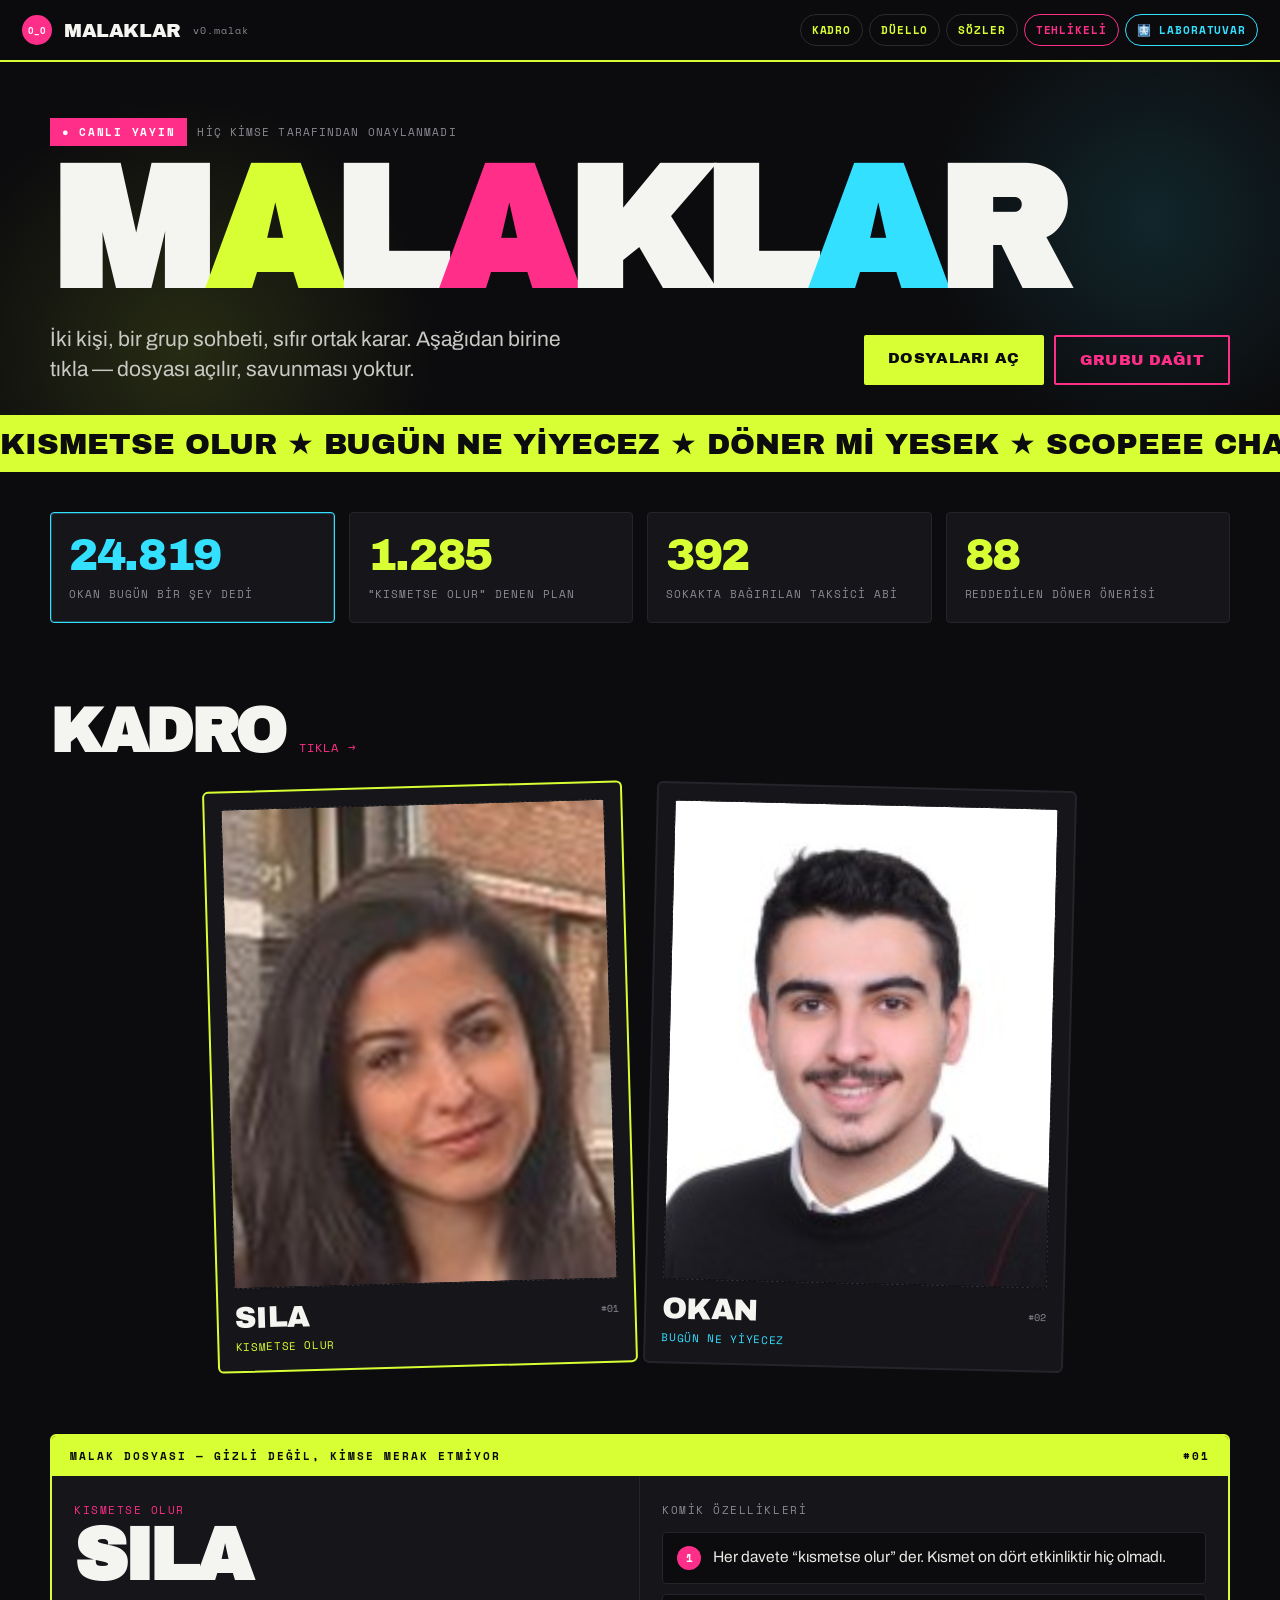
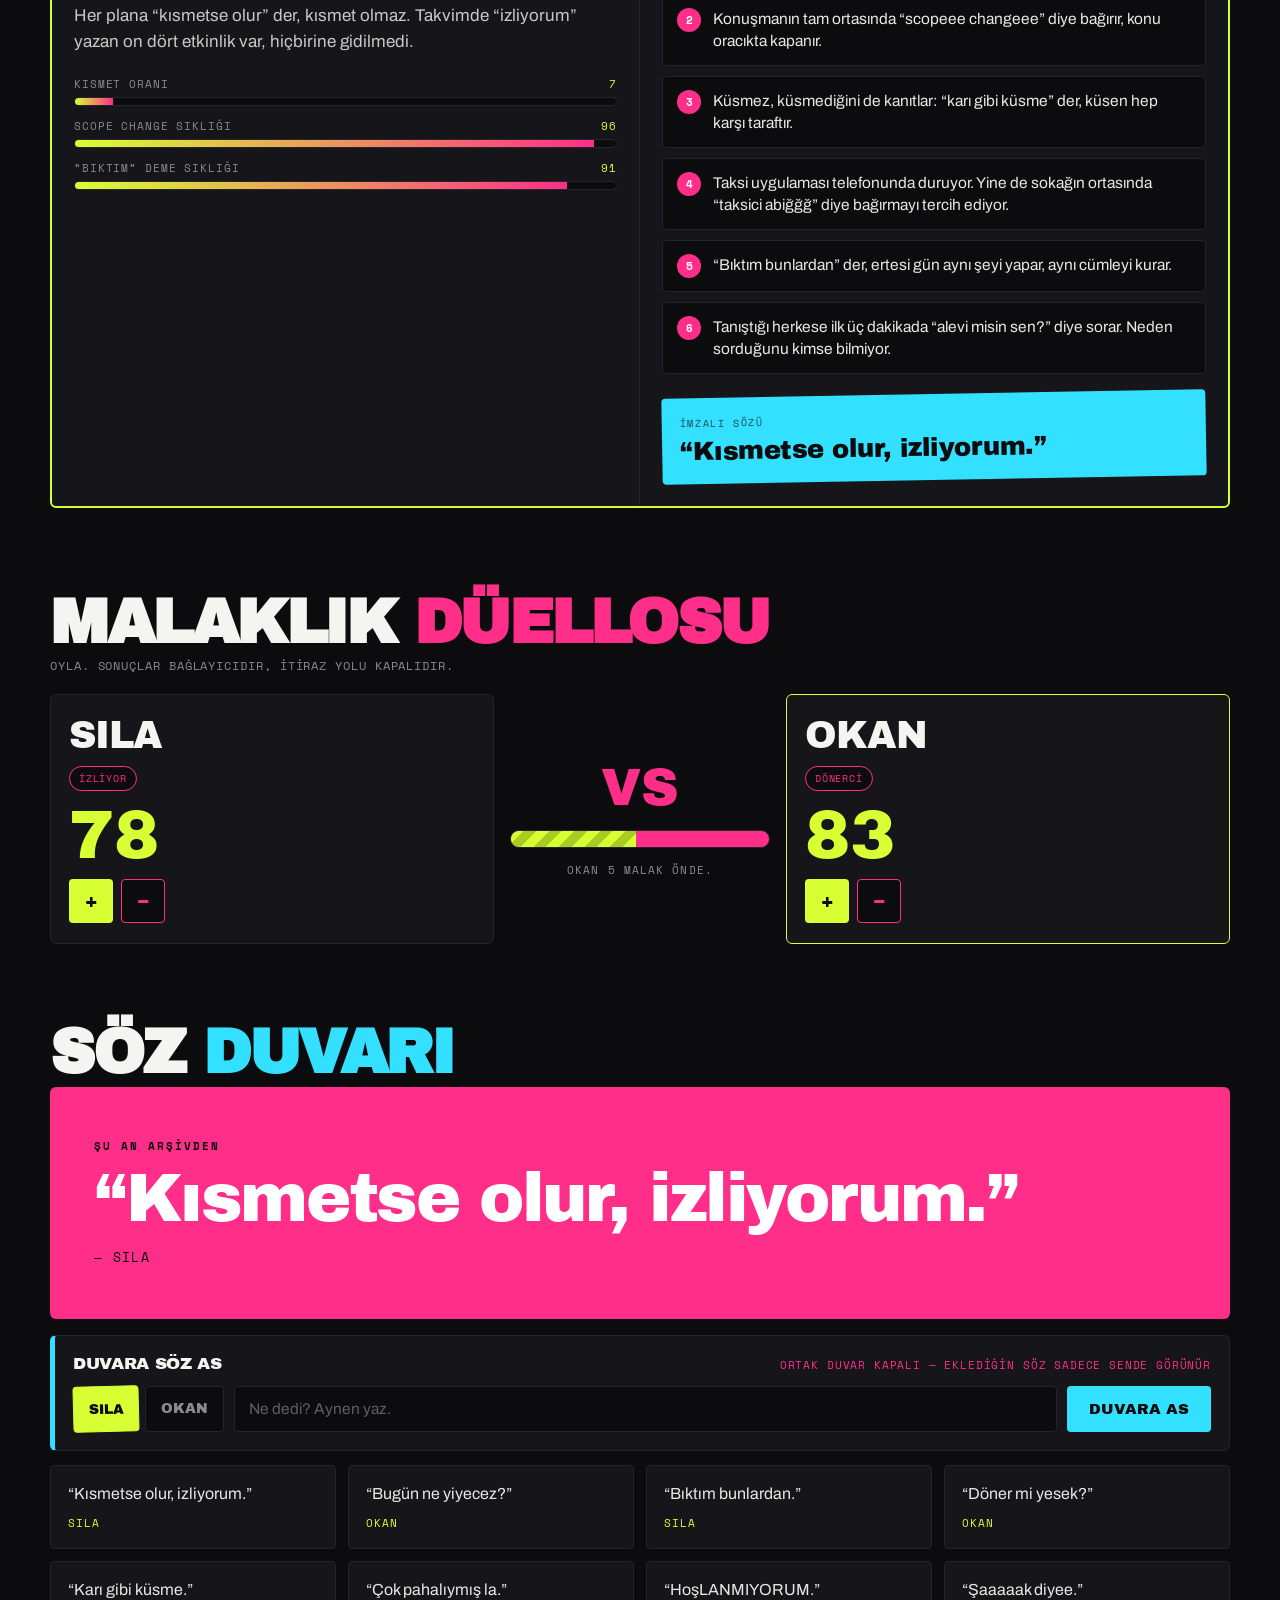
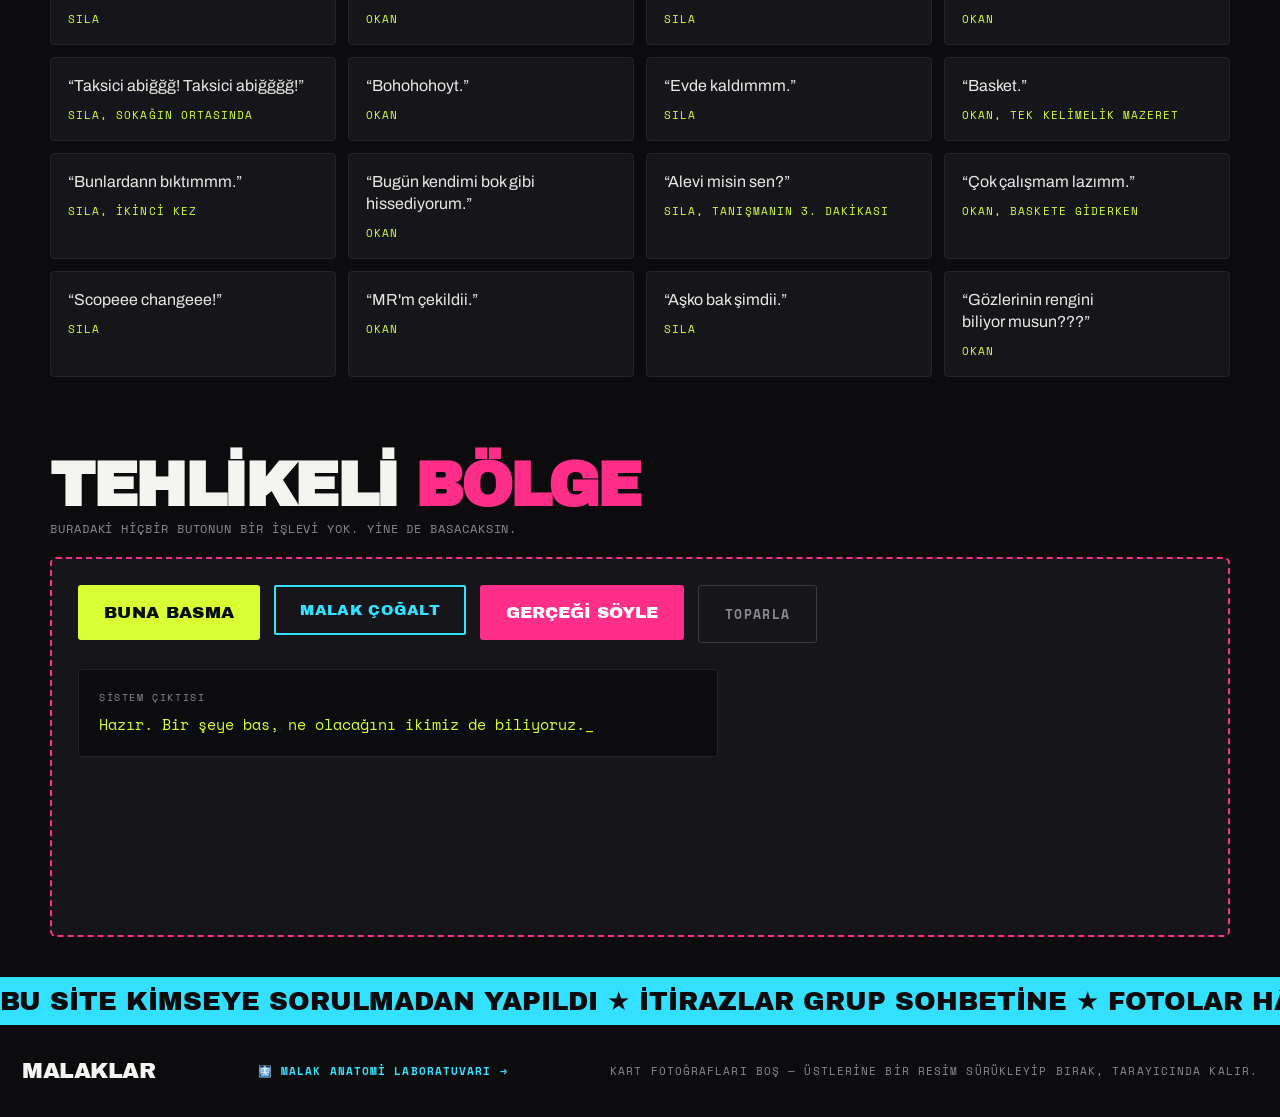
==== commit b55f5393: "Siteden söz eklenebilsin: ortak söz duvarı Söz duvarına ekleme kutusu geldi — Sıla/Okan seçilir, cüm" ====
--- a/index.html
+++ b/index.html
@@ -129,6 +129,22 @@
         <div class="ana-soz-metin" id="anaSozMetin"></div>
         <div class="ana-soz-kim" id="anaSozKim"></div>
       </div>
+      <div class="soz-ekle">
+        <div class="soz-ekle-basi">
+          <span class="soz-ekle-baslik">DUVARA SÖZ AS</span>
+          <span class="soz-durum" id="sozDurum">bağlanıyor…</span>
+        </div>
+        <form class="soz-form" id="sozForm" autocomplete="off">
+          <div class="kim-sec" role="group" aria-label="Kim söyledi">
+            <button type="button" class="kim-btn secili" data-kim="sila">SILA</button>
+            <button type="button" class="kim-btn" data-kim="okan">OKAN</button>
+          </div>
+          <input type="text" id="sozMetin" class="soz-girdi" maxlength="200"
+                 placeholder="Ne dedi? Aynen yaz." required>
+          <button type="submit" class="soz-gonder" id="sozGonder">DUVARA AS</button>
+        </form>
+      </div>
+
       <div class="soz-izgara" id="sozIzgara"></div>
     </div>
   </section>
@@ -166,6 +182,7 @@
 
 </div>
 
+<script src="./firebase-config.js"></script>
 <script src="./app.js"></script>
 </body>
 </html>
--- a/style.css
+++ b/style.css
@@ -421,3 +421,59 @@
   color:var(--acc3);text-transform:uppercase;
 }
 .dip-lab:hover{color:var(--acc)}
+
+/* ---------- duvara söz ekleme ---------- */
+.soz-ekle{
+  margin-top:16px;padding:18px;background:var(--panel);
+  border:1.5px solid var(--cizgi);border-left:5px solid var(--acc3);border-radius:6px;
+}
+.soz-ekle-basi{display:flex;align-items:baseline;justify-content:space-between;gap:12px;flex-wrap:wrap;margin-bottom:13px}
+.soz-ekle-baslik{
+  font-family:'Archivo Black',Helvetica,sans-serif;font-size:17px;
+  letter-spacing:-.02em;text-transform:uppercase;
+}
+.soz-durum{
+  font-family:'Space Mono',monospace;font-size:10.5px;letter-spacing:.08em;
+  color:var(--sonuk);text-transform:uppercase;text-wrap:pretty;
+}
+.soz-durum.iyi{color:var(--acc)}
+.soz-durum.kotu{color:var(--acc2)}
+.soz-form{display:flex;flex-wrap:wrap;gap:10px;align-items:stretch}
+.kim-sec{display:flex;gap:6px;flex:none}
+.kim-btn{
+  padding:0 15px;min-height:46px;background:var(--bg);color:var(--sonuk);
+  border:1.5px solid var(--cizgi);border-radius:4px;cursor:pointer;
+  font-family:'Archivo Black',Helvetica,sans-serif;font-size:14px;letter-spacing:-.01em;
+  transition:background .15s ease,color .15s ease,border-color .15s ease,transform .15s ease;
+}
+.kim-btn:hover{border-color:var(--acc);color:var(--metin)}
+.kim-btn.secili{background:var(--acc);border-color:var(--acc);color:var(--bg);transform:rotate(-1.5deg)}
+.soz-girdi{
+  flex:1 1 240px;min-width:0;min-height:46px;padding:12px 14px;
+  background:var(--bg);color:var(--metin);
+  border:1.5px solid var(--cizgi);border-radius:4px;
+  font-family:Archivo,Helvetica,sans-serif;font-size:15.5px;
+}
+.soz-girdi::placeholder{color:#5E5E68}
+.soz-girdi:focus{outline:none;border-color:var(--acc3)}
+.soz-gonder{
+  flex:none;min-height:46px;padding:0 22px;background:var(--acc3);color:var(--bg);border:none;border-radius:4px;
+  font-family:'Archivo Black',Helvetica,sans-serif;font-size:15px;text-transform:uppercase;cursor:pointer;
+  transition:transform .15s ease,background .15s ease;
+}
+.soz-gonder:hover:not(:disabled){background:#fff;transform:rotate(-2deg)}
+.soz-gonder:disabled{opacity:.45;cursor:not-allowed}
+
+/* eklenen sözler */
+.soz-kart.eklenen{border-color:var(--acc3);border-left:4px solid var(--acc3)}
+.soz-rozet{
+  display:inline-block;margin-left:8px;padding:2px 7px;border-radius:999px;
+  background:var(--acc3);color:var(--bg);
+  font-family:'Space Mono',monospace;font-size:9px;font-weight:700;letter-spacing:.1em;
+  vertical-align:middle;
+}
+@media (max-width:520px){
+  .soz-form{flex-direction:column}
+  .kim-sec,.soz-gonder{width:100%}
+  .kim-btn{flex:1}
+}
